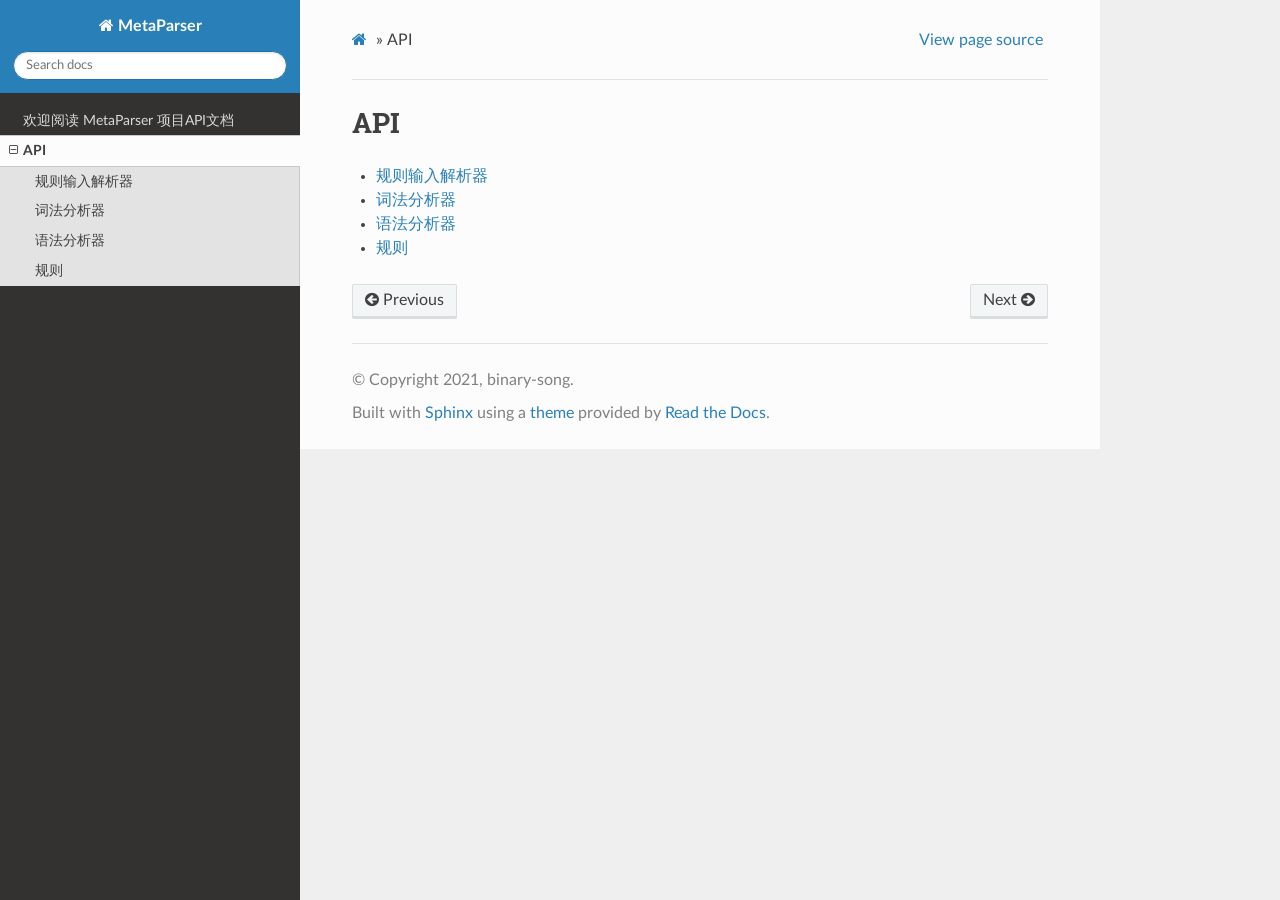
==== api/index.html @ 02b388bd "Deploying to gh-pages from  @ 09081f60b6f02aa51b36a215802f08acc6d6508c 🚀" ====
<!DOCTYPE html>
<html class="writer-html5" lang="en" >
<head>
  <meta charset="utf-8" />
  
  <meta name="viewport" content="width=device-width, initial-scale=1.0" />
  
  <title>API &mdash; MetaParser  documentation</title>
  

  
  <link rel="stylesheet" href="../_static/css/theme.css" type="text/css" />
  <link rel="stylesheet" href="../_static/pygments.css" type="text/css" />
  <link rel="stylesheet" href="../_static/graphviz.css" type="text/css" />
  <link rel="stylesheet" href="../_static/css/mycss.css" type="text/css" />

  
  

  
  

  

  
  <!--[if lt IE 9]>
    <script src="../_static/js/html5shiv.min.js"></script>
  <![endif]-->
  
    
      <script type="text/javascript" id="documentation_options" data-url_root="../" src="../_static/documentation_options.js"></script>
        <script src="../_static/jquery.js"></script>
        <script src="../_static/underscore.js"></script>
        <script src="../_static/doctools.js"></script>
    
    <script type="text/javascript" src="../_static/js/theme.js"></script>

    
    <link rel="index" title="Index" href="../genindex.html" />
    <link rel="search" title="Search" href="../search.html" />
    <link rel="next" title="规则输入解析器" href="input.html" />
    <link rel="prev" title="欢迎阅读 MetaParser 项目API文档" href="../index.html" /> 
</head>

<body class="wy-body-for-nav">

   
  <div class="wy-grid-for-nav">
    
    <nav data-toggle="wy-nav-shift" class="wy-nav-side">
      <div class="wy-side-scroll">
        <div class="wy-side-nav-search" >
          

          
            <a href="../index.html" class="icon icon-home"> MetaParser
          

          
          </a>

          
            
            
          

          
<div role="search">
  <form id="rtd-search-form" class="wy-form" action="../search.html" method="get">
    <input type="text" name="q" placeholder="Search docs" />
    <input type="hidden" name="check_keywords" value="yes" />
    <input type="hidden" name="area" value="default" />
  </form>
</div>

          
        </div>

        
        <div class="wy-menu wy-menu-vertical" data-spy="affix" role="navigation" aria-label="main navigation">
          
            
            
              
            
            
              <ul class="current">
<li class="toctree-l1"><a class="reference internal" href="../index.html">欢迎阅读 MetaParser 项目API文档</a></li>
<li class="toctree-l1 current"><a class="current reference internal" href="#">API</a><ul>
<li class="toctree-l2"><a class="reference internal" href="input.html">规则输入解析器</a></li>
<li class="toctree-l2"><a class="reference internal" href="lexer.html">词法分析器</a></li>
<li class="toctree-l2"><a class="reference internal" href="parser.html">语法分析器</a></li>
<li class="toctree-l2"><a class="reference internal" href="rules.html">规则</a></li>
</ul>
</li>
</ul>

            
          
        </div>
        
      </div>
    </nav>

    <section data-toggle="wy-nav-shift" class="wy-nav-content-wrap">

      
      <nav class="wy-nav-top" aria-label="top navigation">
        
          <i data-toggle="wy-nav-top" class="fa fa-bars"></i>
          <a href="../index.html">MetaParser</a>
        
      </nav>


      <div class="wy-nav-content">
        
        <div class="rst-content">
        
          

















<div role="navigation" aria-label="breadcrumbs navigation">

  <ul class="wy-breadcrumbs">
    
      <li><a href="../index.html" class="icon icon-home"></a> &raquo;</li>
        
      <li>API</li>
    
    
      <li class="wy-breadcrumbs-aside">
        
          
            <a href="../_sources/api/index.rst.txt" rel="nofollow"> View page source</a>
          
        
      </li>
    
  </ul>

  
  <hr/>
</div>
          <div role="main" class="document" itemscope="itemscope" itemtype="http://schema.org/Article">
           <div itemprop="articleBody">
            
  <div class="section" id="api">
<span id="api-api"></span><h1>API<a class="headerlink" href="#api" title="Permalink to this headline">¶</a></h1>
<div class="toctree-wrapper compound">
<ul>
<li class="toctree-l1"><a class="reference internal" href="input.html">规则输入解析器</a></li>
<li class="toctree-l1"><a class="reference internal" href="lexer.html">词法分析器</a></li>
<li class="toctree-l1"><a class="reference internal" href="parser.html">语法分析器</a></li>
<li class="toctree-l1"><a class="reference internal" href="rules.html">规则</a></li>
</ul>
</div>
</div>


           </div>
           
          </div>
          <footer>
    <div class="rst-footer-buttons" role="navigation" aria-label="footer navigation">
        <a href="input.html" class="btn btn-neutral float-right" title="规则输入解析器" accesskey="n" rel="next">Next <span class="fa fa-arrow-circle-right" aria-hidden="true"></span></a>
        <a href="../index.html" class="btn btn-neutral float-left" title="欢迎阅读 MetaParser 项目API文档" accesskey="p" rel="prev"><span class="fa fa-arrow-circle-left" aria-hidden="true"></span> Previous</a>
    </div>

  <hr/>

  <div role="contentinfo">
    <p>
        &#169; Copyright 2021, binary-song.

    </p>
  </div>
    
    
    
    Built with <a href="https://www.sphinx-doc.org/">Sphinx</a> using a
    
    <a href="https://github.com/readthedocs/sphinx_rtd_theme">theme</a>
    
    provided by <a href="https://readthedocs.org">Read the Docs</a>. 

</footer>
        </div>
      </div>

    </section>

  </div>
  

  <script type="text/javascript">
      jQuery(function () {
          SphinxRtdTheme.Navigation.enable(true);
      });
  </script>

  
  
    
   

</body>
</html>
---- _static/css/theme.css ----
html{box-sizing:border-box}*,:after,:before{box-sizing:inherit}article,aside,details,figcaption,figure,footer,header,hgroup,nav,section{display:block}audio,canvas,video{display:inline-block;*display:inline;*zoom:1}[hidden],audio:not([controls]){display:none}*{-webkit-box-sizing:border-box;-moz-box-sizing:border-box;box-sizing:border-box}html{font-size:100%;-webkit-text-size-adjust:100%;-ms-text-size-adjust:100%}body{margin:0}a:active,a:hover{outline:0}abbr[title]{border-bottom:1px dotted}b,strong{font-weight:700}blockquote{margin:0}dfn{font-style:italic}ins{background:#ff9;text-decoration:none}ins,mark{color:#000}mark{background:#ff0;font-style:italic;font-weight:700}.rst-content code,.rst-content tt,code,kbd,pre,samp{font-family:monospace,serif;_font-family:courier new,monospace;font-size:1em}pre{white-space:pre}q{quotes:none}q:after,q:before{content:"";content:none}small{font-size:85%}sub,sup{font-size:75%;line-height:0;position:relative;vertical-align:baseline}sup{top:-.5em}sub{bottom:-.25em}dl,ol,ul{margin:0;padding:0;list-style:none;list-style-image:none}li{list-style:none}dd{margin:0}img{border:0;-ms-interpolation-mode:bicubic;vertical-align:middle;max-width:100%}svg:not(:root){overflow:hidden}figure,form{margin:0}label{cursor:pointer}button,input,select,textarea{font-size:100%;margin:0;vertical-align:baseline;*vertical-align:middle}button,input{line-height:normal}button,input[type=button],input[type=reset],input[type=submit]{cursor:pointer;-webkit-appearance:button;*overflow:visible}button[disabled],input[disabled]{cursor:default}input[type=search]{-webkit-appearance:textfield;-moz-box-sizing:content-box;-webkit-box-sizing:content-box;box-sizing:content-box}textarea{resize:vertical}table{border-collapse:collapse;border-spacing:0}td{vertical-align:top}.chromeframe{margin:.2em 0;background:#ccc;color:#000;padding:.2em 0}.ir{display:block;border:0;text-indent:-999em;overflow:hidden;background-color:transparent;background-repeat:no-repeat;text-align:left;direction:ltr;*line-height:0}.ir br{display:none}.hidden{display:none!important;visibility:hidden}.visuallyhidden{border:0;clip:rect(0 0 0 0);height:1px;margin:-1px;overflow:hidden;padding:0;position:absolute;width:1px}.visuallyhidden.focusable:active,.visuallyhidden.focusable:focus{clip:auto;height:auto;margin:0;overflow:visible;position:static;width:auto}.invisible{visibility:hidden}.relative{position:relative}big,small{font-size:100%}@media print{body,html,section{background:none!important}*{box-shadow:none!important;text-shadow:none!important;filter:none!important;-ms-filter:none!important}a,a:visited{text-decoration:underline}.ir a:after,a[href^="#"]:after,a[href^="javascript:"]:after{content:""}blockquote,pre{page-break-inside:avoid}thead{display:table-header-group}img,tr{page-break-inside:avoid}img{max-width:100%!important}@page{margin:.5cm}.rst-content .toctree-wrapper>p.caption,h2,h3,p{orphans:3;widows:3}.rst-content .toctree-wrapper>p.caption,h2,h3{page-break-after:avoid}}.btn,.fa:before,.icon:before,.rst-content .admonition,.rst-content .admonition-title:before,.rst-content .admonition-todo,.rst-content .attention,.rst-content .caution,.rst-content .code-block-caption .headerlink:before,.rst-content .danger,.rst-content .error,.rst-content .hint,.rst-content .important,.rst-content .note,.rst-content .seealso,.rst-content .tip,.rst-content .warning,.rst-content code.download span:first-child:before,.rst-content dl dt .headerlink:before,.rst-content h1 .headerlink:before,.rst-content h2 .headerlink:before,.rst-content h3 .headerlink:before,.rst-content h4 .headerlink:before,.rst-content h5 .headerlink:before,.rst-content h6 .headerlink:before,.rst-content p.caption .headerlink:before,.rst-content table>caption .headerlink:before,.rst-content tt.download span:first-child:before,.wy-alert,.wy-dropdown .caret:before,.wy-inline-validate.wy-inline-validate-danger .wy-input-context:before,.wy-inline-validate.wy-inline-validate-info .wy-input-context:before,.wy-inline-validate.wy-inline-validate-success .wy-input-context:before,.wy-inline-validate.wy-inline-validate-warning .wy-input-context:before,.wy-menu-vertical li.current>a,.wy-menu-vertical li.current>a span.toctree-expand:before,.wy-menu-vertical li.on a,.wy-menu-vertical li.on a span.toctree-expand:before,.wy-menu-vertical li span.toctree-expand:before,.wy-nav-top a,.wy-side-nav-search .wy-dropdown>a,.wy-side-nav-search>a,input[type=color],input[type=date],input[type=datetime-local],input[type=datetime],input[type=email],input[type=month],input[type=number],input[type=password],input[type=search],input[type=tel],input[type=text],input[type=time],input[type=url],input[type=week],select,textarea{-webkit-font-smoothing:antialiased}.clearfix{*zoom:1}.clearfix:after,.clearfix:before{display:table;content:""}.clearfix:after{clear:both}/*!
 *  Font Awesome 4.7.0 by @davegandy - http://fontawesome.io - @fontawesome
 *  License - http://fontawesome.io/license (Font: SIL OFL 1.1, CSS: MIT License)
 */@font-face{font-family:FontAwesome;src:url(fonts/fontawesome-webfont.eot?674f50d287a8c48dc19ba404d20fe713);src:url(fonts/fontawesome-webfont.eot?674f50d287a8c48dc19ba404d20fe713?#iefix&v=4.7.0) format("embedded-opentype"),url(fonts/fontawesome-webfont.woff2?af7ae505a9eed503f8b8e6982036873e) format("woff2"),url(fonts/fontawesome-webfont.woff?fee66e712a8a08eef5805a46892932ad) format("woff"),url(fonts/fontawesome-webfont.ttf?b06871f281fee6b241d60582ae9369b9) format("truetype"),url(fonts/fontawesome-webfont.svg?912ec66d7572ff821749319396470bde#fontawesomeregular) format("svg");font-weight:400;font-style:normal}.fa,.icon,.rst-content .admonition-title,.rst-content .code-block-caption .headerlink,.rst-content code.download span:first-child,.rst-content dl dt .headerlink,.rst-content h1 .headerlink,.rst-content h2 .headerlink,.rst-content h3 .headerlink,.rst-content h4 .headerlink,.rst-content h5 .headerlink,.rst-content h6 .headerlink,.rst-content p.caption .headerlink,.rst-content table>caption .headerlink,.rst-content tt.download span:first-child,.wy-menu-vertical li.current>a span.toctree-expand,.wy-menu-vertical li.on a span.toctree-expand,.wy-menu-vertical li span.toctree-expand{display:inline-block;font:normal normal normal 14px/1 FontAwesome;font-size:inherit;text-rendering:auto;-webkit-font-smoothing:antialiased;-moz-osx-font-smoothing:grayscale}.fa-lg{font-size:1.33333em;line-height:.75em;vertical-align:-15%}.fa-2x{font-size:2em}.fa-3x{font-size:3em}.fa-4x{font-size:4em}.fa-5x{font-size:5em}.fa-fw{width:1.28571em;text-align:center}.fa-ul{padding-left:0;margin-left:2.14286em;list-style-type:none}.fa-ul>li{position:relative}.fa-li{position:absolute;left:-2.14286em;width:2.14286em;top:.14286em;text-align:center}.fa-li.fa-lg{left:-1.85714em}.fa-border{padding:.2em .25em .15em;border:.08em solid #eee;border-radius:.1em}.fa-pull-left{float:left}.fa-pull-right{float:right}.fa-pull-left.icon,.fa.fa-pull-left,.rst-content .code-block-caption .fa-pull-left.headerlink,.rst-content .fa-pull-left.admonition-title,.rst-content code.download span.fa-pull-left:first-child,.rst-content dl dt .fa-pull-left.headerlink,.rst-content h1 .fa-pull-left.headerlink,.rst-content h2 .fa-pull-left.headerlink,.rst-content h3 .fa-pull-left.headerlink,.rst-content h4 .fa-pull-left.headerlink,.rst-content h5 .fa-pull-left.headerlink,.rst-content h6 .fa-pull-left.headerlink,.rst-content p.caption .fa-pull-left.headerlink,.rst-content table>caption .fa-pull-left.headerlink,.rst-content tt.download span.fa-pull-left:first-child,.wy-menu-vertical li.current>a span.fa-pull-left.toctree-expand,.wy-menu-vertical li.on a span.fa-pull-left.toctree-expand,.wy-menu-vertical li span.fa-pull-left.toctree-expand{margin-right:.3em}.fa-pull-right.icon,.fa.fa-pull-right,.rst-content .code-block-caption .fa-pull-right.headerlink,.rst-content .fa-pull-right.admonition-title,.rst-content code.download span.fa-pull-right:first-child,.rst-content dl dt .fa-pull-right.headerlink,.rst-content h1 .fa-pull-right.headerlink,.rst-content h2 .fa-pull-right.headerlink,.rst-content h3 .fa-pull-right.headerlink,.rst-content h4 .fa-pull-right.headerlink,.rst-content h5 .fa-pull-right.headerlink,.rst-content h6 .fa-pull-right.headerlink,.rst-content p.caption .fa-pull-right.headerlink,.rst-content table>caption .fa-pull-right.headerlink,.rst-content tt.download span.fa-pull-right:first-child,.wy-menu-vertical li.current>a span.fa-pull-right.toctree-expand,.wy-menu-vertical li.on a span.fa-pull-right.toctree-expand,.wy-menu-vertical li span.fa-pull-right.toctree-expand{margin-left:.3em}.pull-right{float:right}.pull-left{float:left}.fa.pull-left,.pull-left.icon,.rst-content .code-block-caption .pull-left.headerlink,.rst-content .pull-left.admonition-title,.rst-content code.download span.pull-left:first-child,.rst-content dl dt .pull-left.headerlink,.rst-content h1 .pull-left.headerlink,.rst-content h2 .pull-left.headerlink,.rst-content h3 .pull-left.headerlink,.rst-content h4 .pull-left.headerlink,.rst-content h5 .pull-left.headerlink,.rst-content h6 .pull-left.headerlink,.rst-content p.caption .pull-left.headerlink,.rst-content table>caption .pull-left.headerlink,.rst-content tt.download span.pull-left:first-child,.wy-menu-vertical li.current>a span.pull-left.toctree-expand,.wy-menu-vertical li.on a span.pull-left.toctree-expand,.wy-menu-vertical li span.pull-left.toctree-expand{margin-right:.3em}.fa.pull-right,.pull-right.icon,.rst-content .code-block-caption .pull-right.headerlink,.rst-content .pull-right.admonition-title,.rst-content code.download span.pull-right:first-child,.rst-content dl dt .pull-right.headerlink,.rst-content h1 .pull-right.headerlink,.rst-content h2 .pull-right.headerlink,.rst-content h3 .pull-right.headerlink,.rst-content h4 .pull-right.headerlink,.rst-content h5 .pull-right.headerlink,.rst-content h6 .pull-right.headerlink,.rst-content p.caption .pull-right.headerlink,.rst-content table>caption .pull-right.headerlink,.rst-content tt.download span.pull-right:first-child,.wy-menu-vertical li.current>a span.pull-right.toctree-expand,.wy-menu-vertical li.on a span.pull-right.toctree-expand,.wy-menu-vertical li span.pull-right.toctree-expand{margin-left:.3em}.fa-spin{-webkit-animation:fa-spin 2s linear infinite;animation:fa-spin 2s linear infinite}.fa-pulse{-webkit-animation:fa-spin 1s steps(8) infinite;animation:fa-spin 1s steps(8) infinite}@-webkit-keyframes fa-spin{0%{-webkit-transform:rotate(0deg);transform:rotate(0deg)}to{-webkit-transform:rotate(359deg);transform:rotate(359deg)}}@keyframes fa-spin{0%{-webkit-transform:rotate(0deg);transform:rotate(0deg)}to{-webkit-transform:rotate(359deg);transform:rotate(359deg)}}.fa-rotate-90{-ms-filter:"progid:DXImageTransform.Microsoft.BasicImage(rotation=1)";-webkit-transform:rotate(90deg);-ms-transform:rotate(90deg);transform:rotate(90deg)}.fa-rotate-180{-ms-filter:"progid:DXImageTransform.Microsoft.BasicImage(rotation=2)";-webkit-transform:rotate(180deg);-ms-transform:rotate(180deg);transform:rotate(180deg)}.fa-rotate-270{-ms-filter:"progid:DXImageTransform.Microsoft.BasicImage(rotation=3)";-webkit-transform:rotate(270deg);-ms-transform:rotate(270deg);transform:rotate(270deg)}.fa-flip-horizontal{-ms-filter:"progid:DXImageTransform.Microsoft.BasicImage(rotation=0, mirror=1)";-webkit-transform:scaleX(-1);-ms-transform:scaleX(-1);transform:scaleX(-1)}.fa-flip-vertical{-ms-filter:"progid:DXImageTransform.Microsoft.BasicImage(rotation=2, mirror=1)";-webkit-transform:scaleY(-1);-ms-transform:scaleY(-1);transform:scaleY(-1)}:root .fa-flip-horizontal,:root .fa-flip-vertical,:root .fa-rotate-90,:root .fa-rotate-180,:root .fa-rotate-270{filter:none}.fa-stack{position:relative;display:inline-block;width:2em;height:2em;line-height:2em;vertical-align:middle}.fa-stack-1x,.fa-stack-2x{position:absolute;left:0;width:100%;text-align:center}.fa-stack-1x{line-height:inherit}.fa-stack-2x{font-size:2em}.fa-inverse{color:#fff}.fa-glass:before{content:""}.fa-music:before{content:""}.fa-search:before,.icon-search:before{content:""}.fa-envelope-o:before{content:""}.fa-heart:before{content:""}.fa-star:before{content:""}.fa-star-o:before{content:""}.fa-user:before{content:""}.fa-film:before{content:""}.fa-th-large:before{content:""}.fa-th:before{content:""}.fa-th-list:before{content:""}.fa-check:before{content:""}.fa-close:before,.fa-remove:before,.fa-times:before{content:""}.fa-search-plus:before{content:""}.fa-search-minus:before{content:""}.fa-power-off:before{content:""}.fa-signal:before{content:""}.fa-cog:before,.fa-gear:before{content:""}.fa-trash-o:before{content:""}.fa-home:before,.icon-home:before{content:""}.fa-file-o:before{content:""}.fa-clock-o:before{content:""}.fa-road:before{content:""}.fa-download:before,.rst-content code.download span:first-child:before,.rst-content tt.download span:first-child:before{content:""}.fa-arrow-circle-o-down:before{content:""}.fa-arrow-circle-o-up:before{content:""}.fa-inbox:before{content:""}.fa-play-circle-o:before{content:""}.fa-repeat:before,.fa-rotate-right:before{content:""}.fa-refresh:before{content:""}.fa-list-alt:before{content:""}.fa-lock:before{content:""}.fa-flag:before{content:""}.fa-headphones:before{content:""}.fa-volume-off:before{content:""}.fa-volume-down:before{content:""}.fa-volume-up:before{content:""}.fa-qrcode:before{content:""}.fa-barcode:before{content:""}.fa-tag:before{content:""}.fa-tags:before{content:""}.fa-book:before,.icon-book:before{content:""}.fa-bookmark:before{content:""}.fa-print:before{content:""}.fa-camera:before{content:""}.fa-font:before{content:""}.fa-bold:before{content:""}.fa-italic:before{content:""}.fa-text-height:before{content:""}.fa-text-width:before{content:""}.fa-align-left:before{content:""}.fa-align-center:before{content:""}.fa-align-right:before{content:""}.fa-align-justify:before{content:""}.fa-list:before{content:""}.fa-dedent:before,.fa-outdent:before{content:""}.fa-indent:before{content:""}.fa-video-camera:before{content:""}.fa-image:before,.fa-photo:before,.fa-picture-o:before{content:""}.fa-pencil:before{content:""}.fa-map-marker:before{content:""}.fa-adjust:before{content:""}.fa-tint:before{content:""}.fa-edit:before,.fa-pencil-square-o:before{content:""}.fa-share-square-o:before{content:""}.fa-check-square-o:before{content:""}.fa-arrows:before{content:""}.fa-step-backward:before{content:""}.fa-fast-backward:before{content:""}.fa-backward:before{content:""}.fa-play:before{content:""}.fa-pause:before{content:""}.fa-stop:before{content:""}.fa-forward:before{content:""}.fa-fast-forward:before{content:""}.fa-step-forward:before{content:""}.fa-eject:before{content:""}.fa-chevron-left:before{content:""}.fa-chevron-right:before{content:""}.fa-plus-circle:before{content:""}.fa-minus-circle:before{content:""}.fa-times-circle:before,.wy-inline-validate.wy-inline-validate-danger .wy-input-context:before{content:""}.fa-check-circle:before,.wy-inline-validate.wy-inline-validate-success .wy-input-context:before{content:""}.fa-question-circle:before{content:""}.fa-info-circle:before{content:""}.fa-crosshairs:before{content:""}.fa-times-circle-o:before{content:""}.fa-check-circle-o:before{content:""}.fa-ban:before{content:""}.fa-arrow-left:before{content:""}.fa-arrow-right:before{content:""}.fa-arrow-up:before{content:""}.fa-arrow-down:before{content:""}.fa-mail-forward:before,.fa-share:before{content:""}.fa-expand:before{content:""}.fa-compress:before{content:""}.fa-plus:before{content:""}.fa-minus:before{content:""}.fa-asterisk:before{content:""}.fa-exclamation-circle:before,.rst-content .admonition-title:before,.wy-inline-validate.wy-inline-validate-info .wy-input-context:before,.wy-inline-validate.wy-inline-validate-warning .wy-input-context:before{content:""}.fa-gift:before{content:""}.fa-leaf:before{content:""}.fa-fire:before,.icon-fire:before{content:""}.fa-eye:before{content:""}.fa-eye-slash:before{content:""}.fa-exclamation-triangle:before,.fa-warning:before{content:""}.fa-plane:before{content:""}.fa-calendar:before{content:""}.fa-random:before{content:""}.fa-comment:before{content:""}.fa-magnet:before{content:""}.fa-chevron-up:before{content:""}.fa-chevron-down:before{content:""}.fa-retweet:before{content:""}.fa-shopping-cart:before{content:""}.fa-folder:before{content:""}.fa-folder-open:before{content:""}.fa-arrows-v:before{content:""}.fa-arrows-h:before{content:""}.fa-bar-chart-o:before,.fa-bar-chart:before{content:""}.fa-twitter-square:before{content:""}.fa-facebook-square:before{content:""}.fa-camera-retro:before{content:""}.fa-key:before{content:""}.fa-cogs:before,.fa-gears:before{content:""}.fa-comments:before{content:""}.fa-thumbs-o-up:before{content:""}.fa-thumbs-o-down:before{content:""}.fa-star-half:before{content:""}.fa-heart-o:before{content:""}.fa-sign-out:before{content:""}.fa-linkedin-square:before{content:""}.fa-thumb-tack:before{content:""}.fa-external-link:before{content:""}.fa-sign-in:before{content:""}.fa-trophy:before{content:""}.fa-github-square:before{content:""}.fa-upload:before{content:""}.fa-lemon-o:before{content:""}.fa-phone:before{content:""}.fa-square-o:before{content:""}.fa-bookmark-o:before{content:""}.fa-phone-square:before{content:""}.fa-twitter:before{content:""}.fa-facebook-f:before,.fa-facebook:before{content:""}.fa-github:before,.icon-github:before{content:""}.fa-unlock:before{content:""}.fa-credit-card:before{content:""}.fa-feed:before,.fa-rss:before{content:""}.fa-hdd-o:before{content:""}.fa-bullhorn:before{content:""}.fa-bell:before{content:""}.fa-certificate:before{content:""}.fa-hand-o-right:before{content:""}.fa-hand-o-left:before{content:""}.fa-hand-o-up:before{content:""}.fa-hand-o-down:before{content:""}.fa-arrow-circle-left:before,.icon-circle-arrow-left:before{content:""}.fa-arrow-circle-right:before,.icon-circle-arrow-right:before{content:""}.fa-arrow-circle-up:before{content:""}.fa-arrow-circle-down:before{content:""}.fa-globe:before{content:""}.fa-wrench:before{content:""}.fa-tasks:before{content:""}.fa-filter:before{content:""}.fa-briefcase:before{content:""}.fa-arrows-alt:before{content:""}.fa-group:before,.fa-users:before{content:""}.fa-chain:before,.fa-link:before,.icon-link:before{content:""}.fa-cloud:before{content:""}.fa-flask:before{content:""}.fa-cut:before,.fa-scissors:before{content:""}.fa-copy:before,.fa-files-o:before{content:""}.fa-paperclip:before{content:""}.fa-floppy-o:before,.fa-save:before{content:""}.fa-square:before{content:""}.fa-bars:before,.fa-navicon:before,.fa-reorder:before{content:""}.fa-list-ul:before{content:""}.fa-list-ol:before{content:""}.fa-strikethrough:before{content:""}.fa-underline:before{content:""}.fa-table:before{content:""}.fa-magic:before{content:""}.fa-truck:before{content:""}.fa-pinterest:before{content:""}.fa-pinterest-square:before{content:""}.fa-google-plus-square:before{content:""}.fa-google-plus:before{content:""}.fa-money:before{content:""}.fa-caret-down:before,.icon-caret-down:before,.wy-dropdown .caret:before{content:""}.fa-caret-up:before{content:""}.fa-caret-left:before{content:""}.fa-caret-right:before{content:""}.fa-columns:before{content:""}.fa-sort:before,.fa-unsorted:before{content:""}.fa-sort-desc:before,.fa-sort-down:before{content:""}.fa-sort-asc:before,.fa-sort-up:before{content:""}.fa-envelope:before{content:""}.fa-linkedin:before{content:""}.fa-rotate-left:before,.fa-undo:before{content:""}.fa-gavel:before,.fa-legal:before{content:""}.fa-dashboard:before,.fa-tachometer:before{content:""}.fa-comment-o:before{content:""}.fa-comments-o:before{content:""}.fa-bolt:before,.fa-flash:before{content:""}.fa-sitemap:before{content:""}.fa-umbrella:before{content:""}.fa-clipboard:before,.fa-paste:before{content:""}.fa-lightbulb-o:before{content:""}.fa-exchange:before{content:""}.fa-cloud-download:before{content:""}.fa-cloud-upload:before{content:""}.fa-user-md:before{content:""}.fa-stethoscope:before{content:""}.fa-suitcase:before{content:""}.fa-bell-o:before{content:""}.fa-coffee:before{content:""}.fa-cutlery:before{content:""}.fa-file-text-o:before{content:""}.fa-building-o:before{content:""}.fa-hospital-o:before{content:""}.fa-ambulance:before{content:""}.fa-medkit:before{content:""}.fa-fighter-jet:before{content:""}.fa-beer:before{content:""}.fa-h-square:before{content:""}.fa-plus-square:before{content:""}.fa-angle-double-left:before{content:""}.fa-angle-double-right:before{content:""}.fa-angle-double-up:before{content:""}.fa-angle-double-down:before{content:""}.fa-angle-left:before{content:""}.fa-angle-right:before{content:""}.fa-angle-up:before{content:""}.fa-angle-down:before{content:""}.fa-desktop:before{content:""}.fa-laptop:before{content:""}.fa-tablet:before{content:""}.fa-mobile-phone:before,.fa-mobile:before{content:""}.fa-circle-o:before{content:""}.fa-quote-left:before{content:""}.fa-quote-right:before{content:""}.fa-spinner:before{content:""}.fa-circle:before{content:""}.fa-mail-reply:before,.fa-reply:before{content:""}.fa-github-alt:before{content:""}.fa-folder-o:before{content:""}.fa-folder-open-o:before{content:""}.fa-smile-o:before{content:""}.fa-frown-o:before{content:""}.fa-meh-o:before{content:""}.fa-gamepad:before{content:""}.fa-keyboard-o:before{content:""}.fa-flag-o:before{content:""}.fa-flag-checkered:before{content:""}.fa-terminal:before{content:""}.fa-code:before{content:""}.fa-mail-reply-all:before,.fa-reply-all:before{content:""}.fa-star-half-empty:before,.fa-star-half-full:before,.fa-star-half-o:before{content:""}.fa-location-arrow:before{content:""}.fa-crop:before{content:""}.fa-code-fork:before{content:""}.fa-chain-broken:before,.fa-unlink:before{content:""}.fa-question:before{content:""}.fa-info:before{content:""}.fa-exclamation:before{content:""}.fa-superscript:before{content:""}.fa-subscript:before{content:""}.fa-eraser:before{content:""}.fa-puzzle-piece:before{content:""}.fa-microphone:before{content:""}.fa-microphone-slash:before{content:""}.fa-shield:before{content:""}.fa-calendar-o:before{content:""}.fa-fire-extinguisher:before{content:""}.fa-rocket:before{content:""}.fa-maxcdn:before{content:""}.fa-chevron-circle-left:before{content:""}.fa-chevron-circle-right:before{content:""}.fa-chevron-circle-up:before{content:""}.fa-chevron-circle-down:before{content:""}.fa-html5:before{content:""}.fa-css3:before{content:""}.fa-anchor:before{content:""}.fa-unlock-alt:before{content:""}.fa-bullseye:before{content:""}.fa-ellipsis-h:before{content:""}.fa-ellipsis-v:before{content:""}.fa-rss-square:before{content:""}.fa-play-circle:before{content:""}.fa-ticket:before{content:""}.fa-minus-square:before{content:""}.fa-minus-square-o:before,.wy-menu-vertical li.current>a span.toctree-expand:before,.wy-menu-vertical li.on a span.toctree-expand:before{content:""}.fa-level-up:before{content:""}.fa-level-down:before{content:""}.fa-check-square:before{content:""}.fa-pencil-square:before{content:""}.fa-external-link-square:before{content:""}.fa-share-square:before{content:""}.fa-compass:before{content:""}.fa-caret-square-o-down:before,.fa-toggle-down:before{content:""}.fa-caret-square-o-up:before,.fa-toggle-up:before{content:""}.fa-caret-square-o-right:before,.fa-toggle-right:before{content:""}.fa-eur:before,.fa-euro:before{content:""}.fa-gbp:before{content:""}.fa-dollar:before,.fa-usd:before{content:""}.fa-inr:before,.fa-rupee:before{content:""}.fa-cny:before,.fa-jpy:before,.fa-rmb:before,.fa-yen:before{content:""}.fa-rouble:before,.fa-rub:before,.fa-ruble:before{content:""}.fa-krw:before,.fa-won:before{content:""}.fa-bitcoin:before,.fa-btc:before{content:""}.fa-file:before{content:""}.fa-file-text:before{content:""}.fa-sort-alpha-asc:before{content:""}.fa-sort-alpha-desc:before{content:""}.fa-sort-amount-asc:before{content:""}.fa-sort-amount-desc:before{content:""}.fa-sort-numeric-asc:before{content:""}.fa-sort-numeric-desc:before{content:""}.fa-thumbs-up:before{content:""}.fa-thumbs-down:before{content:""}.fa-youtube-square:before{content:""}.fa-youtube:before{content:""}.fa-xing:before{content:""}.fa-xing-square:before{content:""}.fa-youtube-play:before{content:""}.fa-dropbox:before{content:""}.fa-stack-overflow:before{content:""}.fa-instagram:before{content:""}.fa-flickr:before{content:""}.fa-adn:before{content:""}.fa-bitbucket:before,.icon-bitbucket:before{content:""}.fa-bitbucket-square:before{content:""}.fa-tumblr:before{content:""}.fa-tumblr-square:before{content:""}.fa-long-arrow-down:before{content:""}.fa-long-arrow-up:before{content:""}.fa-long-arrow-left:before{content:""}.fa-long-arrow-right:before{content:""}.fa-apple:before{content:""}.fa-windows:before{content:""}.fa-android:before{content:""}.fa-linux:before{content:""}.fa-dribbble:before{content:""}.fa-skype:before{content:""}.fa-foursquare:before{content:""}.fa-trello:before{content:""}.fa-female:before{content:""}.fa-male:before{content:""}.fa-gittip:before,.fa-gratipay:before{content:""}.fa-sun-o:before{content:""}.fa-moon-o:before{content:""}.fa-archive:before{content:""}.fa-bug:before{content:""}.fa-vk:before{content:""}.fa-weibo:before{content:""}.fa-renren:before{content:""}.fa-pagelines:before{content:""}.fa-stack-exchange:before{content:""}.fa-arrow-circle-o-right:before{content:""}.fa-arrow-circle-o-left:before{content:""}.fa-caret-square-o-left:before,.fa-toggle-left:before{content:""}.fa-dot-circle-o:before{content:""}.fa-wheelchair:before{content:""}.fa-vimeo-square:before{content:""}.fa-try:before,.fa-turkish-lira:before{content:""}.fa-plus-square-o:before,.wy-menu-vertical li span.toctree-expand:before{content:""}.fa-space-shuttle:before{content:""}.fa-slack:before{content:""}.fa-envelope-square:before{content:""}.fa-wordpress:before{content:""}.fa-openid:before{content:""}.fa-bank:before,.fa-institution:before,.fa-university:before{content:""}.fa-graduation-cap:before,.fa-mortar-board:before{content:""}.fa-yahoo:before{content:""}.fa-google:before{content:""}.fa-reddit:before{content:""}.fa-reddit-square:before{content:""}.fa-stumbleupon-circle:before{content:""}.fa-stumbleupon:before{content:""}.fa-delicious:before{content:""}.fa-digg:before{content:""}.fa-pied-piper-pp:before{content:""}.fa-pied-piper-alt:before{content:""}.fa-drupal:before{content:""}.fa-joomla:before{content:""}.fa-language:before{content:""}.fa-fax:before{content:""}.fa-building:before{content:""}.fa-child:before{content:""}.fa-paw:before{content:""}.fa-spoon:before{content:""}.fa-cube:before{content:""}.fa-cubes:before{content:""}.fa-behance:before{content:""}.fa-behance-square:before{content:""}.fa-steam:before{content:""}.fa-steam-square:before{content:""}.fa-recycle:before{content:""}.fa-automobile:before,.fa-car:before{content:""}.fa-cab:before,.fa-taxi:before{content:""}.fa-tree:before{content:""}.fa-spotify:before{content:""}.fa-deviantart:before{content:""}.fa-soundcloud:before{content:""}.fa-database:before{content:""}.fa-file-pdf-o:before{content:""}.fa-file-word-o:before{content:""}.fa-file-excel-o:before{content:""}.fa-file-powerpoint-o:before{content:""}.fa-file-image-o:before,.fa-file-photo-o:before,.fa-file-picture-o:before{content:""}.fa-file-archive-o:before,.fa-file-zip-o:before{content:""}.fa-file-audio-o:before,.fa-file-sound-o:before{content:""}.fa-file-movie-o:before,.fa-file-video-o:before{content:""}.fa-file-code-o:before{content:""}.fa-vine:before{content:""}.fa-codepen:before{content:""}.fa-jsfiddle:before{content:""}.fa-life-bouy:before,.fa-life-buoy:before,.fa-life-ring:before,.fa-life-saver:before,.fa-support:before{content:""}.fa-circle-o-notch:before{content:""}.fa-ra:before,.fa-rebel:before,.fa-resistance:before{content:""}.fa-empire:before,.fa-ge:before{content:""}.fa-git-square:before{content:""}.fa-git:before{content:""}.fa-hacker-news:before,.fa-y-combinator-square:before,.fa-yc-square:before{content:""}.fa-tencent-weibo:before{content:""}.fa-qq:before{content:""}.fa-wechat:before,.fa-weixin:before{content:""}.fa-paper-plane:before,.fa-send:before{content:""}.fa-paper-plane-o:before,.fa-send-o:before{content:""}.fa-history:before{content:""}.fa-circle-thin:before{content:""}.fa-header:before{content:""}.fa-paragraph:before{content:""}.fa-sliders:before{content:""}.fa-share-alt:before{content:""}.fa-share-alt-square:before{content:""}.fa-bomb:before{content:""}.fa-futbol-o:before,.fa-soccer-ball-o:before{content:""}.fa-tty:before{content:""}.fa-binoculars:before{content:""}.fa-plug:before{content:""}.fa-slideshare:before{content:""}.fa-twitch:before{content:""}.fa-yelp:before{content:""}.fa-newspaper-o:before{content:""}.fa-wifi:before{content:""}.fa-calculator:before{content:""}.fa-paypal:before{content:""}.fa-google-wallet:before{content:""}.fa-cc-visa:before{content:""}.fa-cc-mastercard:before{content:""}.fa-cc-discover:before{content:""}.fa-cc-amex:before{content:""}.fa-cc-paypal:before{content:""}.fa-cc-stripe:before{content:""}.fa-bell-slash:before{content:""}.fa-bell-slash-o:before{content:""}.fa-trash:before{content:""}.fa-copyright:before{content:""}.fa-at:before{content:""}.fa-eyedropper:before{content:""}.fa-paint-brush:before{content:""}.fa-birthday-cake:before{content:""}.fa-area-chart:before{content:""}.fa-pie-chart:before{content:""}.fa-line-chart:before{content:""}.fa-lastfm:before{content:""}.fa-lastfm-square:before{content:""}.fa-toggle-off:before{content:""}.fa-toggle-on:before{content:""}.fa-bicycle:before{content:""}.fa-bus:before{content:""}.fa-ioxhost:before{content:""}.fa-angellist:before{content:""}.fa-cc:before{content:""}.fa-ils:before,.fa-shekel:before,.fa-sheqel:before{content:""}.fa-meanpath:before{content:""}.fa-buysellads:before{content:""}.fa-connectdevelop:before{content:""}.fa-dashcube:before{content:""}.fa-forumbee:before{content:""}.fa-leanpub:before{content:""}.fa-sellsy:before{content:""}.fa-shirtsinbulk:before{content:""}.fa-simplybuilt:before{content:""}.fa-skyatlas:before{content:""}.fa-cart-plus:before{content:""}.fa-cart-arrow-down:before{content:""}.fa-diamond:before{content:""}.fa-ship:before{content:""}.fa-user-secret:before{content:""}.fa-motorcycle:before{content:""}.fa-street-view:before{content:""}.fa-heartbeat:before{content:""}.fa-venus:before{content:""}.fa-mars:before{content:""}.fa-mercury:before{content:""}.fa-intersex:before,.fa-transgender:before{content:""}.fa-transgender-alt:before{content:""}.fa-venus-double:before{content:""}.fa-mars-double:before{content:""}.fa-venus-mars:before{content:""}.fa-mars-stroke:before{content:""}.fa-mars-stroke-v:before{content:""}.fa-mars-stroke-h:before{content:""}.fa-neuter:before{content:""}.fa-genderless:before{content:""}.fa-facebook-official:before{content:""}.fa-pinterest-p:before{content:""}.fa-whatsapp:before{content:""}.fa-server:before{content:""}.fa-user-plus:before{content:""}.fa-user-times:before{content:""}.fa-bed:before,.fa-hotel:before{content:""}.fa-viacoin:before{content:""}.fa-train:before{content:""}.fa-subway:before{content:""}.fa-medium:before{content:""}.fa-y-combinator:before,.fa-yc:before{content:""}.fa-optin-monster:before{content:""}.fa-opencart:before{content:""}.fa-expeditedssl:before{content:""}.fa-battery-4:before,.fa-battery-full:before,.fa-battery:before{content:""}.fa-battery-3:before,.fa-battery-three-quarters:before{content:""}.fa-battery-2:before,.fa-battery-half:before{content:""}.fa-battery-1:before,.fa-battery-quarter:before{content:""}.fa-battery-0:before,.fa-battery-empty:before{content:""}.fa-mouse-pointer:before{content:""}.fa-i-cursor:before{content:""}.fa-object-group:before{content:""}.fa-object-ungroup:before{content:""}.fa-sticky-note:before{content:""}.fa-sticky-note-o:before{content:""}.fa-cc-jcb:before{content:""}.fa-cc-diners-club:before{content:""}.fa-clone:before{content:""}.fa-balance-scale:before{content:""}.fa-hourglass-o:before{content:""}.fa-hourglass-1:before,.fa-hourglass-start:before{content:""}.fa-hourglass-2:before,.fa-hourglass-half:before{content:""}.fa-hourglass-3:before,.fa-hourglass-end:before{content:""}.fa-hourglass:before{content:""}.fa-hand-grab-o:before,.fa-hand-rock-o:before{content:""}.fa-hand-paper-o:before,.fa-hand-stop-o:before{content:""}.fa-hand-scissors-o:before{content:""}.fa-hand-lizard-o:before{content:""}.fa-hand-spock-o:before{content:""}.fa-hand-pointer-o:before{content:""}.fa-hand-peace-o:before{content:""}.fa-trademark:before{content:""}.fa-registered:before{content:""}.fa-creative-commons:before{content:""}.fa-gg:before{content:""}.fa-gg-circle:before{content:""}.fa-tripadvisor:before{content:""}.fa-odnoklassniki:before{content:""}.fa-odnoklassniki-square:before{content:""}.fa-get-pocket:before{content:""}.fa-wikipedia-w:before{content:""}.fa-safari:before{content:""}.fa-chrome:before{content:""}.fa-firefox:before{content:""}.fa-opera:before{content:""}.fa-internet-explorer:before{content:""}.fa-television:before,.fa-tv:before{content:""}.fa-contao:before{content:""}.fa-500px:before{content:""}.fa-amazon:before{content:""}.fa-calendar-plus-o:before{content:""}.fa-calendar-minus-o:before{content:""}.fa-calendar-times-o:before{content:""}.fa-calendar-check-o:before{content:""}.fa-industry:before{content:""}.fa-map-pin:before{content:""}.fa-map-signs:before{content:""}.fa-map-o:before{content:""}.fa-map:before{content:""}.fa-commenting:before{content:""}.fa-commenting-o:before{content:""}.fa-houzz:before{content:""}.fa-vimeo:before{content:""}.fa-black-tie:before{content:""}.fa-fonticons:before{content:""}.fa-reddit-alien:before{content:""}.fa-edge:before{content:""}.fa-credit-card-alt:before{content:""}.fa-codiepie:before{content:""}.fa-modx:before{content:""}.fa-fort-awesome:before{content:""}.fa-usb:before{content:""}.fa-product-hunt:before{content:""}.fa-mixcloud:before{content:""}.fa-scribd:before{content:""}.fa-pause-circle:before{content:""}.fa-pause-circle-o:before{content:""}.fa-stop-circle:before{content:""}.fa-stop-circle-o:before{content:""}.fa-shopping-bag:before{content:""}.fa-shopping-basket:before{content:""}.fa-hashtag:before{content:""}.fa-bluetooth:before{content:""}.fa-bluetooth-b:before{content:""}.fa-percent:before{content:""}.fa-gitlab:before,.icon-gitlab:before{content:""}.fa-wpbeginner:before{content:""}.fa-wpforms:before{content:""}.fa-envira:before{content:""}.fa-universal-access:before{content:""}.fa-wheelchair-alt:before{content:""}.fa-question-circle-o:before{content:""}.fa-blind:before{content:""}.fa-audio-description:before{content:""}.fa-volume-control-phone:before{content:""}.fa-braille:before{content:""}.fa-assistive-listening-systems:before{content:""}.fa-american-sign-language-interpreting:before,.fa-asl-interpreting:before{content:""}.fa-deaf:before,.fa-deafness:before,.fa-hard-of-hearing:before{content:""}.fa-glide:before{content:""}.fa-glide-g:before{content:""}.fa-sign-language:before,.fa-signing:before{content:""}.fa-low-vision:before{content:""}.fa-viadeo:before{content:""}.fa-viadeo-square:before{content:""}.fa-snapchat:before{content:""}.fa-snapchat-ghost:before{content:""}.fa-snapchat-square:before{content:""}.fa-pied-piper:before{content:""}.fa-first-order:before{content:""}.fa-yoast:before{content:""}.fa-themeisle:before{content:""}.fa-google-plus-circle:before,.fa-google-plus-official:before{content:""}.fa-fa:before,.fa-font-awesome:before{content:""}.fa-handshake-o:before{content:""}.fa-envelope-open:before{content:""}.fa-envelope-open-o:before{content:""}.fa-linode:before{content:""}.fa-address-book:before{content:""}.fa-address-book-o:before{content:""}.fa-address-card:before,.fa-vcard:before{content:""}.fa-address-card-o:before,.fa-vcard-o:before{content:""}.fa-user-circle:before{content:""}.fa-user-circle-o:before{content:""}.fa-user-o:before{content:""}.fa-id-badge:before{content:""}.fa-drivers-license:before,.fa-id-card:before{content:""}.fa-drivers-license-o:before,.fa-id-card-o:before{content:""}.fa-quora:before{content:""}.fa-free-code-camp:before{content:""}.fa-telegram:before{content:""}.fa-thermometer-4:before,.fa-thermometer-full:before,.fa-thermometer:before{content:""}.fa-thermometer-3:before,.fa-thermometer-three-quarters:before{content:""}.fa-thermometer-2:before,.fa-thermometer-half:before{content:""}.fa-thermometer-1:before,.fa-thermometer-quarter:before{content:""}.fa-thermometer-0:before,.fa-thermometer-empty:before{content:""}.fa-shower:before{content:""}.fa-bath:before,.fa-bathtub:before,.fa-s15:before{content:""}.fa-podcast:before{content:""}.fa-window-maximize:before{content:""}.fa-window-minimize:before{content:""}.fa-window-restore:before{content:""}.fa-times-rectangle:before,.fa-window-close:before{content:""}.fa-times-rectangle-o:before,.fa-window-close-o:before{content:""}.fa-bandcamp:before{content:""}.fa-grav:before{content:""}.fa-etsy:before{content:""}.fa-imdb:before{content:""}.fa-ravelry:before{content:""}.fa-eercast:before{content:""}.fa-microchip:before{content:""}.fa-snowflake-o:before{content:""}.fa-superpowers:before{content:""}.fa-wpexplorer:before{content:""}.fa-meetup:before{content:""}.sr-only{position:absolute;width:1px;height:1px;padding:0;margin:-1px;overflow:hidden;clip:rect(0,0,0,0);border:0}.sr-only-focusable:active,.sr-only-focusable:focus{position:static;width:auto;height:auto;margin:0;overflow:visible;clip:auto}.fa,.icon,.rst-content .admonition-title,.rst-content .code-block-caption .headerlink,.rst-content code.download span:first-child,.rst-content dl dt .headerlink,.rst-content h1 .headerlink,.rst-content h2 .headerlink,.rst-content h3 .headerlink,.rst-content h4 .headerlink,.rst-content h5 .headerlink,.rst-content h6 .headerlink,.rst-content p.caption .headerlink,.rst-content table>caption .headerlink,.rst-content tt.download span:first-child,.wy-dropdown .caret,.wy-inline-validate.wy-inline-validate-danger .wy-input-context,.wy-inline-validate.wy-inline-validate-info .wy-input-context,.wy-inline-validate.wy-inline-validate-success .wy-input-context,.wy-inline-validate.wy-inline-validate-warning .wy-input-context,.wy-menu-vertical li.current>a span.toctree-expand,.wy-menu-vertical li.on a span.toctree-expand,.wy-menu-vertical li span.toctree-expand{font-family:inherit}.fa:before,.icon:before,.rst-content .admonition-title:before,.rst-content .code-block-caption .headerlink:before,.rst-content code.download span:first-child:before,.rst-content dl dt .headerlink:before,.rst-content h1 .headerlink:before,.rst-content h2 .headerlink:before,.rst-content h3 .headerlink:before,.rst-content h4 .headerlink:before,.rst-content h5 .headerlink:before,.rst-content h6 .headerlink:before,.rst-content p.caption .headerlink:before,.rst-content table>caption .headerlink:before,.rst-content tt.download span:first-child:before,.wy-dropdown .caret:before,.wy-inline-validate.wy-inline-validate-danger .wy-input-context:before,.wy-inline-validate.wy-inline-validate-info .wy-input-context:before,.wy-inline-validate.wy-inline-validate-success .wy-input-context:before,.wy-inline-validate.wy-inline-validate-warning .wy-input-context:before,.wy-menu-vertical li.current>a span.toctree-expand:before,.wy-menu-vertical li.on a span.toctree-expand:before,.wy-menu-vertical li span.toctree-expand:before{font-family:FontAwesome;display:inline-block;font-style:normal;font-weight:400;line-height:1;text-decoration:inherit}.rst-content .code-block-caption a .headerlink,.rst-content a .admonition-title,.rst-content code.download a span:first-child,.rst-content dl dt a .headerlink,.rst-content h1 a .headerlink,.rst-content h2 a .headerlink,.rst-content h3 a .headerlink,.rst-content h4 a .headerlink,.rst-content h5 a .headerlink,.rst-content h6 a .headerlink,.rst-content p.caption a .headerlink,.rst-content table>caption a .headerlink,.rst-content tt.download a span:first-child,.wy-menu-vertical li.current>a span.toctree-expand,.wy-menu-vertical li.on a span.toctree-expand,.wy-menu-vertical li a span.toctree-expand,a .fa,a .icon,a .rst-content .admonition-title,a .rst-content .code-block-caption .headerlink,a .rst-content code.download span:first-child,a .rst-content dl dt .headerlink,a .rst-content h1 .headerlink,a .rst-content h2 .headerlink,a .rst-content h3 .headerlink,a .rst-content h4 .headerlink,a .rst-content h5 .headerlink,a .rst-content h6 .headerlink,a .rst-content p.caption .headerlink,a .rst-content table>caption .headerlink,a .rst-content tt.download span:first-child,a .wy-menu-vertical li span.toctree-expand{display:inline-block;text-decoration:inherit}.btn .fa,.btn .icon,.btn .rst-content .admonition-title,.btn .rst-content .code-block-caption .headerlink,.btn .rst-content code.download span:first-child,.btn .rst-content dl dt .headerlink,.btn .rst-content h1 .headerlink,.btn .rst-content h2 .headerlink,.btn .rst-content h3 .headerlink,.btn .rst-content h4 .headerlink,.btn .rst-content h5 .headerlink,.btn .rst-content h6 .headerlink,.btn .rst-content p.caption .headerlink,.btn .rst-content table>caption .headerlink,.btn .rst-content tt.download span:first-child,.btn .wy-menu-vertical li.current>a span.toctree-expand,.btn .wy-menu-vertical li.on a span.toctree-expand,.btn .wy-menu-vertical li span.toctree-expand,.nav .fa,.nav .icon,.nav .rst-content .admonition-title,.nav .rst-content .code-block-caption .headerlink,.nav .rst-content code.download span:first-child,.nav .rst-content dl dt .headerlink,.nav .rst-content h1 .headerlink,.nav .rst-content h2 .headerlink,.nav .rst-content h3 .headerlink,.nav .rst-content h4 .headerlink,.nav .rst-content h5 .headerlink,.nav .rst-content h6 .headerlink,.nav .rst-content p.caption .headerlink,.nav .rst-content table>caption .headerlink,.nav .rst-content tt.download span:first-child,.nav .wy-menu-vertical li.current>a span.toctree-expand,.nav .wy-menu-vertical li.on a span.toctree-expand,.nav .wy-menu-vertical li span.toctree-expand,.rst-content .btn .admonition-title,.rst-content .code-block-caption .btn .headerlink,.rst-content .code-block-caption .nav .headerlink,.rst-content .nav .admonition-title,.rst-content code.download .btn span:first-child,.rst-content code.download .nav span:first-child,.rst-content dl dt .btn .headerlink,.rst-content dl dt .nav .headerlink,.rst-content h1 .btn .headerlink,.rst-content h1 .nav .headerlink,.rst-content h2 .btn .headerlink,.rst-content h2 .nav .headerlink,.rst-content h3 .btn .headerlink,.rst-content h3 .nav .headerlink,.rst-content h4 .btn .headerlink,.rst-content h4 .nav .headerlink,.rst-content h5 .btn .headerlink,.rst-content h5 .nav .headerlink,.rst-content h6 .btn .headerlink,.rst-content h6 .nav .headerlink,.rst-content p.caption .btn .headerlink,.rst-content p.caption .nav .headerlink,.rst-content table>caption .btn .headerlink,.rst-content table>caption .nav .headerlink,.rst-content tt.download .btn span:first-child,.rst-content tt.download .nav span:first-child,.wy-menu-vertical li .btn span.toctree-expand,.wy-menu-vertical li.current>a .btn span.toctree-expand,.wy-menu-vertical li.current>a .nav span.toctree-expand,.wy-menu-vertical li .nav span.toctree-expand,.wy-menu-vertical li.on a .btn span.toctree-expand,.wy-menu-vertical li.on a .nav span.toctree-expand{display:inline}.btn .fa-large.icon,.btn .fa.fa-large,.btn .rst-content .code-block-caption .fa-large.headerlink,.btn .rst-content .fa-large.admonition-title,.btn .rst-content code.download span.fa-large:first-child,.btn .rst-content dl dt .fa-large.headerlink,.btn .rst-content h1 .fa-large.headerlink,.btn .rst-content h2 .fa-large.headerlink,.btn .rst-content h3 .fa-large.headerlink,.btn .rst-content h4 .fa-large.headerlink,.btn .rst-content h5 .fa-large.headerlink,.btn .rst-content h6 .fa-large.headerlink,.btn .rst-content p.caption .fa-large.headerlink,.btn .rst-content table>caption .fa-large.headerlink,.btn .rst-content tt.download span.fa-large:first-child,.btn .wy-menu-vertical li span.fa-large.toctree-expand,.nav .fa-large.icon,.nav .fa.fa-large,.nav .rst-content .code-block-caption .fa-large.headerlink,.nav .rst-content .fa-large.admonition-title,.nav .rst-content code.download span.fa-large:first-child,.nav .rst-content dl dt .fa-large.headerlink,.nav .rst-content h1 .fa-large.headerlink,.nav .rst-content h2 .fa-large.headerlink,.nav .rst-content h3 .fa-large.headerlink,.nav .rst-content h4 .fa-large.headerlink,.nav .rst-content h5 .fa-large.headerlink,.nav .rst-content h6 .fa-large.headerlink,.nav .rst-content p.caption .fa-large.headerlink,.nav .rst-content table>caption .fa-large.headerlink,.nav .rst-content tt.download span.fa-large:first-child,.nav .wy-menu-vertical li span.fa-large.toctree-expand,.rst-content .btn .fa-large.admonition-title,.rst-content .code-block-caption .btn .fa-large.headerlink,.rst-content .code-block-caption .nav .fa-large.headerlink,.rst-content .nav .fa-large.admonition-title,.rst-content code.download .btn span.fa-large:first-child,.rst-content code.download .nav span.fa-large:first-child,.rst-content dl dt .btn .fa-large.headerlink,.rst-content dl dt .nav .fa-large.headerlink,.rst-content h1 .btn .fa-large.headerlink,.rst-content h1 .nav .fa-large.headerlink,.rst-content h2 .btn .fa-large.headerlink,.rst-content h2 .nav .fa-large.headerlink,.rst-content h3 .btn .fa-large.headerlink,.rst-content h3 .nav .fa-large.headerlink,.rst-content h4 .btn .fa-large.headerlink,.rst-content h4 .nav .fa-large.headerlink,.rst-content h5 .btn .fa-large.headerlink,.rst-content h5 .nav .fa-large.headerlink,.rst-content h6 .btn .fa-large.headerlink,.rst-content h6 .nav .fa-large.headerlink,.rst-content p.caption .btn .fa-large.headerlink,.rst-content p.caption .nav .fa-large.headerlink,.rst-content table>caption .btn .fa-large.headerlink,.rst-content table>caption .nav .fa-large.headerlink,.rst-content tt.download .btn span.fa-large:first-child,.rst-content tt.download .nav span.fa-large:first-child,.wy-menu-vertical li .btn span.fa-large.toctree-expand,.wy-menu-vertical li .nav span.fa-large.toctree-expand{line-height:.9em}.btn .fa-spin.icon,.btn .fa.fa-spin,.btn .rst-content .code-block-caption .fa-spin.headerlink,.btn .rst-content .fa-spin.admonition-title,.btn .rst-content code.download span.fa-spin:first-child,.btn .rst-content dl dt .fa-spin.headerlink,.btn .rst-content h1 .fa-spin.headerlink,.btn .rst-content h2 .fa-spin.headerlink,.btn .rst-content h3 .fa-spin.headerlink,.btn .rst-content h4 .fa-spin.headerlink,.btn .rst-content h5 .fa-spin.headerlink,.btn .rst-content h6 .fa-spin.headerlink,.btn .rst-content p.caption .fa-spin.headerlink,.btn .rst-content table>caption .fa-spin.headerlink,.btn .rst-content tt.download span.fa-spin:first-child,.btn .wy-menu-vertical li span.fa-spin.toctree-expand,.nav .fa-spin.icon,.nav .fa.fa-spin,.nav .rst-content .code-block-caption .fa-spin.headerlink,.nav .rst-content .fa-spin.admonition-title,.nav .rst-content code.download span.fa-spin:first-child,.nav .rst-content dl dt .fa-spin.headerlink,.nav .rst-content h1 .fa-spin.headerlink,.nav .rst-content h2 .fa-spin.headerlink,.nav .rst-content h3 .fa-spin.headerlink,.nav .rst-content h4 .fa-spin.headerlink,.nav .rst-content h5 .fa-spin.headerlink,.nav .rst-content h6 .fa-spin.headerlink,.nav .rst-content p.caption .fa-spin.headerlink,.nav .rst-content table>caption .fa-spin.headerlink,.nav .rst-content tt.download span.fa-spin:first-child,.nav .wy-menu-vertical li span.fa-spin.toctree-expand,.rst-content .btn .fa-spin.admonition-title,.rst-content .code-block-caption .btn .fa-spin.headerlink,.rst-content .code-block-caption .nav .fa-spin.headerlink,.rst-content .nav .fa-spin.admonition-title,.rst-content code.download .btn span.fa-spin:first-child,.rst-content code.download .nav span.fa-spin:first-child,.rst-content dl dt .btn .fa-spin.headerlink,.rst-content dl dt .nav .fa-spin.headerlink,.rst-content h1 .btn .fa-spin.headerlink,.rst-content h1 .nav .fa-spin.headerlink,.rst-content h2 .btn .fa-spin.headerlink,.rst-content h2 .nav .fa-spin.headerlink,.rst-content h3 .btn .fa-spin.headerlink,.rst-content h3 .nav .fa-spin.headerlink,.rst-content h4 .btn .fa-spin.headerlink,.rst-content h4 .nav .fa-spin.headerlink,.rst-content h5 .btn .fa-spin.headerlink,.rst-content h5 .nav .fa-spin.headerlink,.rst-content h6 .btn .fa-spin.headerlink,.rst-content h6 .nav .fa-spin.headerlink,.rst-content p.caption .btn .fa-spin.headerlink,.rst-content p.caption .nav .fa-spin.headerlink,.rst-content table>caption .btn .fa-spin.headerlink,.rst-content table>caption .nav .fa-spin.headerlink,.rst-content tt.download .btn span.fa-spin:first-child,.rst-content tt.download .nav span.fa-spin:first-child,.wy-menu-vertical li .btn span.fa-spin.toctree-expand,.wy-menu-vertical li .nav span.fa-spin.toctree-expand{display:inline-block}.btn.fa:before,.btn.icon:before,.rst-content .btn.admonition-title:before,.rst-content .code-block-caption .btn.headerlink:before,.rst-content code.download span.btn:first-child:before,.rst-content dl dt .btn.headerlink:before,.rst-content h1 .btn.headerlink:before,.rst-content h2 .btn.headerlink:before,.rst-content h3 .btn.headerlink:before,.rst-content h4 .btn.headerlink:before,.rst-content h5 .btn.headerlink:before,.rst-content h6 .btn.headerlink:before,.rst-content p.caption .btn.headerlink:before,.rst-content table>caption .btn.headerlink:before,.rst-content tt.download span.btn:first-child:before,.wy-menu-vertical li span.btn.toctree-expand:before{opacity:.5;-webkit-transition:opacity .05s ease-in;-moz-transition:opacity .05s ease-in;transition:opacity .05s ease-in}.btn.fa:hover:before,.btn.icon:hover:before,.rst-content .btn.admonition-title:hover:before,.rst-content .code-block-caption .btn.headerlink:hover:before,.rst-content code.download span.btn:first-child:hover:before,.rst-content dl dt .btn.headerlink:hover:before,.rst-content h1 .btn.headerlink:hover:before,.rst-content h2 .btn.headerlink:hover:before,.rst-content h3 .btn.headerlink:hover:before,.rst-content h4 .btn.headerlink:hover:before,.rst-content h5 .btn.headerlink:hover:before,.rst-content h6 .btn.headerlink:hover:before,.rst-content p.caption .btn.headerlink:hover:before,.rst-content table>caption .btn.headerlink:hover:before,.rst-content tt.download span.btn:first-child:hover:before,.wy-menu-vertical li span.btn.toctree-expand:hover:before{opacity:1}.btn-mini .fa:before,.btn-mini .icon:before,.btn-mini .rst-content .admonition-title:before,.btn-mini .rst-content .code-block-caption .headerlink:before,.btn-mini .rst-content code.download span:first-child:before,.btn-mini .rst-content dl dt .headerlink:before,.btn-mini .rst-content h1 .headerlink:before,.btn-mini .rst-content h2 .headerlink:before,.btn-mini .rst-content h3 .headerlink:before,.btn-mini .rst-content h4 .headerlink:before,.btn-mini .rst-content h5 .headerlink:before,.btn-mini .rst-content h6 .headerlink:before,.btn-mini .rst-content p.caption .headerlink:before,.btn-mini .rst-content table>caption .headerlink:before,.btn-mini .rst-content tt.download span:first-child:before,.btn-mini .wy-menu-vertical li span.toctree-expand:before,.rst-content .btn-mini .admonition-title:before,.rst-content .code-block-caption .btn-mini .headerlink:before,.rst-content code.download .btn-mini span:first-child:before,.rst-content dl dt .btn-mini .headerlink:before,.rst-content h1 .btn-mini .headerlink:before,.rst-content h2 .btn-mini .headerlink:before,.rst-content h3 .btn-mini .headerlink:before,.rst-content h4 .btn-mini .headerlink:before,.rst-content h5 .btn-mini .headerlink:before,.rst-content h6 .btn-mini .headerlink:before,.rst-content p.caption .btn-mini .headerlink:before,.rst-content table>caption .btn-mini .headerlink:before,.rst-content tt.download .btn-mini span:first-child:before,.wy-menu-vertical li .btn-mini span.toctree-expand:before{font-size:14px;vertical-align:-15%}.rst-content .admonition,.rst-content .admonition-todo,.rst-content .attention,.rst-content .caution,.rst-content .danger,.rst-content .error,.rst-content .hint,.rst-content .important,.rst-content .note,.rst-content .seealso,.rst-content .tip,.rst-content .warning,.wy-alert{padding:12px;line-height:24px;margin-bottom:24px;background:#e7f2fa}.rst-content .admonition-title,.wy-alert-title{font-weight:700;display:block;color:#fff;background:#6ab0de;padding:6px 12px;margin:-12px -12px 12px}.rst-content .danger,.rst-content .error,.rst-content .wy-alert-danger.admonition,.rst-content .wy-alert-danger.admonition-todo,.rst-content .wy-alert-danger.attention,.rst-content .wy-alert-danger.caution,.rst-content .wy-alert-danger.hint,.rst-content .wy-alert-danger.important,.rst-content .wy-alert-danger.note,.rst-content .wy-alert-danger.seealso,.rst-content .wy-alert-danger.tip,.rst-content .wy-alert-danger.warning,.wy-alert.wy-alert-danger{background:#fdf3f2}.rst-content .danger .admonition-title,.rst-content .danger .wy-alert-title,.rst-content .error .admonition-title,.rst-content .error .wy-alert-title,.rst-content .wy-alert-danger.admonition-todo .admonition-title,.rst-content .wy-alert-danger.admonition-todo .wy-alert-title,.rst-content .wy-alert-danger.admonition .admonition-title,.rst-content .wy-alert-danger.admonition .wy-alert-title,.rst-content .wy-alert-danger.attention .admonition-title,.rst-content .wy-alert-danger.attention .wy-alert-title,.rst-content .wy-alert-danger.caution .admonition-title,.rst-content .wy-alert-danger.caution .wy-alert-title,.rst-content .wy-alert-danger.hint .admonition-title,.rst-content .wy-alert-danger.hint .wy-alert-title,.rst-content .wy-alert-danger.important .admonition-title,.rst-content .wy-alert-danger.important .wy-alert-title,.rst-content .wy-alert-danger.note .admonition-title,.rst-content .wy-alert-danger.note .wy-alert-title,.rst-content .wy-alert-danger.seealso .admonition-title,.rst-content .wy-alert-danger.seealso .wy-alert-title,.rst-content .wy-alert-danger.tip .admonition-title,.rst-content .wy-alert-danger.tip .wy-alert-title,.rst-content .wy-alert-danger.warning .admonition-title,.rst-content .wy-alert-danger.warning .wy-alert-title,.rst-content .wy-alert.wy-alert-danger .admonition-title,.wy-alert.wy-alert-danger .rst-content .admonition-title,.wy-alert.wy-alert-danger .wy-alert-title{background:#f29f97}.rst-content .admonition-todo,.rst-content .attention,.rst-content .caution,.rst-content .warning,.rst-content .wy-alert-warning.admonition,.rst-content .wy-alert-warning.danger,.rst-content .wy-alert-warning.error,.rst-content .wy-alert-warning.hint,.rst-content .wy-alert-warning.important,.rst-content .wy-alert-warning.note,.rst-content .wy-alert-warning.seealso,.rst-content .wy-alert-warning.tip,.wy-alert.wy-alert-warning{background:#ffedcc}.rst-content .admonition-todo .admonition-title,.rst-content .admonition-todo .wy-alert-title,.rst-content .attention .admonition-title,.rst-content .attention .wy-alert-title,.rst-content .caution .admonition-title,.rst-content .caution .wy-alert-title,.rst-content .warning .admonition-title,.rst-content .warning .wy-alert-title,.rst-content .wy-alert-warning.admonition .admonition-title,.rst-content .wy-alert-warning.admonition .wy-alert-title,.rst-content .wy-alert-warning.danger .admonition-title,.rst-content .wy-alert-warning.danger .wy-alert-title,.rst-content .wy-alert-warning.error .admonition-title,.rst-content .wy-alert-warning.error .wy-alert-title,.rst-content .wy-alert-warning.hint .admonition-title,.rst-content .wy-alert-warning.hint .wy-alert-title,.rst-content .wy-alert-warning.important .admonition-title,.rst-content .wy-alert-warning.important .wy-alert-title,.rst-content .wy-alert-warning.note .admonition-title,.rst-content .wy-alert-warning.note .wy-alert-title,.rst-content .wy-alert-warning.seealso .admonition-title,.rst-content .wy-alert-warning.seealso .wy-alert-title,.rst-content .wy-alert-warning.tip .admonition-title,.rst-content .wy-alert-warning.tip .wy-alert-title,.rst-content .wy-alert.wy-alert-warning .admonition-title,.wy-alert.wy-alert-warning .rst-content .admonition-title,.wy-alert.wy-alert-warning .wy-alert-title{background:#f0b37e}.rst-content .note,.rst-content .seealso,.rst-content .wy-alert-info.admonition,.rst-content .wy-alert-info.admonition-todo,.rst-content .wy-alert-info.attention,.rst-content .wy-alert-info.caution,.rst-content .wy-alert-info.danger,.rst-content .wy-alert-info.error,.rst-content .wy-alert-info.hint,.rst-content .wy-alert-info.important,.rst-content .wy-alert-info.tip,.rst-content .wy-alert-info.warning,.wy-alert.wy-alert-info{background:#e7f2fa}.rst-content .note .admonition-title,.rst-content .note .wy-alert-title,.rst-content .seealso .admonition-title,.rst-content .seealso .wy-alert-title,.rst-content .wy-alert-info.admonition-todo .admonition-title,.rst-content .wy-alert-info.admonition-todo .wy-alert-title,.rst-content .wy-alert-info.admonition .admonition-title,.rst-content .wy-alert-info.admonition .wy-alert-title,.rst-content .wy-alert-info.attention .admonition-title,.rst-content .wy-alert-info.attention .wy-alert-title,.rst-content .wy-alert-info.caution .admonition-title,.rst-content .wy-alert-info.caution .wy-alert-title,.rst-content .wy-alert-info.danger .admonition-title,.rst-content .wy-alert-info.danger .wy-alert-title,.rst-content .wy-alert-info.error .admonition-title,.rst-content .wy-alert-info.error .wy-alert-title,.rst-content .wy-alert-info.hint .admonition-title,.rst-content .wy-alert-info.hint .wy-alert-title,.rst-content .wy-alert-info.important .admonition-title,.rst-content .wy-alert-info.important .wy-alert-title,.rst-content .wy-alert-info.tip .admonition-title,.rst-content .wy-alert-info.tip .wy-alert-title,.rst-content .wy-alert-info.warning .admonition-title,.rst-content .wy-alert-info.warning .wy-alert-title,.rst-content .wy-alert.wy-alert-info .admonition-title,.wy-alert.wy-alert-info .rst-content .admonition-title,.wy-alert.wy-alert-info .wy-alert-title{background:#6ab0de}.rst-content .hint,.rst-content .important,.rst-content .tip,.rst-content .wy-alert-success.admonition,.rst-content .wy-alert-success.admonition-todo,.rst-content .wy-alert-success.attention,.rst-content .wy-alert-success.caution,.rst-content .wy-alert-success.danger,.rst-content .wy-alert-success.error,.rst-content .wy-alert-success.note,.rst-content .wy-alert-success.seealso,.rst-content .wy-alert-success.warning,.wy-alert.wy-alert-success{background:#dbfaf4}.rst-content .hint .admonition-title,.rst-content .hint .wy-alert-title,.rst-content .important .admonition-title,.rst-content .important .wy-alert-title,.rst-content .tip .admonition-title,.rst-content .tip .wy-alert-title,.rst-content .wy-alert-success.admonition-todo .admonition-title,.rst-content .wy-alert-success.admonition-todo .wy-alert-title,.rst-content .wy-alert-success.admonition .admonition-title,.rst-content .wy-alert-success.admonition .wy-alert-title,.rst-content .wy-alert-success.attention .admonition-title,.rst-content .wy-alert-success.attention .wy-alert-title,.rst-content .wy-alert-success.caution .admonition-title,.rst-content .wy-alert-success.caution .wy-alert-title,.rst-content .wy-alert-success.danger .admonition-title,.rst-content .wy-alert-success.danger .wy-alert-title,.rst-content .wy-alert-success.error .admonition-title,.rst-content .wy-alert-success.error .wy-alert-title,.rst-content .wy-alert-success.note .admonition-title,.rst-content .wy-alert-success.note .wy-alert-title,.rst-content .wy-alert-success.seealso .admonition-title,.rst-content .wy-alert-success.seealso .wy-alert-title,.rst-content .wy-alert-success.warning .admonition-title,.rst-content .wy-alert-success.warning .wy-alert-title,.rst-content .wy-alert.wy-alert-success .admonition-title,.wy-alert.wy-alert-success .rst-content .admonition-title,.wy-alert.wy-alert-success .wy-alert-title{background:#1abc9c}.rst-content .wy-alert-neutral.admonition,.rst-content .wy-alert-neutral.admonition-todo,.rst-content .wy-alert-neutral.attention,.rst-content .wy-alert-neutral.caution,.rst-content .wy-alert-neutral.danger,.rst-content .wy-alert-neutral.error,.rst-content .wy-alert-neutral.hint,.rst-content .wy-alert-neutral.important,.rst-content .wy-alert-neutral.note,.rst-content .wy-alert-neutral.seealso,.rst-content .wy-alert-neutral.tip,.rst-content .wy-alert-neutral.warning,.wy-alert.wy-alert-neutral{background:#f3f6f6}.rst-content .wy-alert-neutral.admonition-todo .admonition-title,.rst-content .wy-alert-neutral.admonition-todo .wy-alert-title,.rst-content .wy-alert-neutral.admonition .admonition-title,.rst-content .wy-alert-neutral.admonition .wy-alert-title,.rst-content .wy-alert-neutral.attention .admonition-title,.rst-content .wy-alert-neutral.attention .wy-alert-title,.rst-content .wy-alert-neutral.caution .admonition-title,.rst-content .wy-alert-neutral.caution .wy-alert-title,.rst-content .wy-alert-neutral.danger .admonition-title,.rst-content .wy-alert-neutral.danger .wy-alert-title,.rst-content .wy-alert-neutral.error .admonition-title,.rst-content .wy-alert-neutral.error .wy-alert-title,.rst-content .wy-alert-neutral.hint .admonition-title,.rst-content .wy-alert-neutral.hint .wy-alert-title,.rst-content .wy-alert-neutral.important .admonition-title,.rst-content .wy-alert-neutral.important .wy-alert-title,.rst-content .wy-alert-neutral.note .admonition-title,.rst-content .wy-alert-neutral.note .wy-alert-title,.rst-content .wy-alert-neutral.seealso .admonition-title,.rst-content .wy-alert-neutral.seealso .wy-alert-title,.rst-content .wy-alert-neutral.tip .admonition-title,.rst-content .wy-alert-neutral.tip .wy-alert-title,.rst-content .wy-alert-neutral.warning .admonition-title,.rst-content .wy-alert-neutral.warning .wy-alert-title,.rst-content .wy-alert.wy-alert-neutral .admonition-title,.wy-alert.wy-alert-neutral .rst-content .admonition-title,.wy-alert.wy-alert-neutral .wy-alert-title{color:#404040;background:#e1e4e5}.rst-content .wy-alert-neutral.admonition-todo a,.rst-content .wy-alert-neutral.admonition a,.rst-content .wy-alert-neutral.attention a,.rst-content .wy-alert-neutral.caution a,.rst-content .wy-alert-neutral.danger a,.rst-content .wy-alert-neutral.error a,.rst-content .wy-alert-neutral.hint a,.rst-content .wy-alert-neutral.important a,.rst-content .wy-alert-neutral.note a,.rst-content .wy-alert-neutral.seealso a,.rst-content .wy-alert-neutral.tip a,.rst-content .wy-alert-neutral.warning a,.wy-alert.wy-alert-neutral a{color:#2980b9}.rst-content .admonition-todo p:last-child,.rst-content .admonition p:last-child,.rst-content .attention p:last-child,.rst-content .caution p:last-child,.rst-content .danger p:last-child,.rst-content .error p:last-child,.rst-content .hint p:last-child,.rst-content .important p:last-child,.rst-content .note p:last-child,.rst-content .seealso p:last-child,.rst-content .tip p:last-child,.rst-content .warning p:last-child,.wy-alert p:last-child{margin-bottom:0}.wy-tray-container{position:fixed;bottom:0;left:0;z-index:600}.wy-tray-container li{display:block;width:300px;background:transparent;color:#fff;text-align:center;box-shadow:0 5px 5px 0 rgba(0,0,0,.1);padding:0 24px;min-width:20%;opacity:0;height:0;line-height:56px;overflow:hidden;-webkit-transition:all .3s ease-in;-moz-transition:all .3s ease-in;transition:all .3s ease-in}.wy-tray-container li.wy-tray-item-success{background:#27ae60}.wy-tray-container li.wy-tray-item-info{background:#2980b9}.wy-tray-container li.wy-tray-item-warning{background:#e67e22}.wy-tray-container li.wy-tray-item-danger{background:#e74c3c}.wy-tray-container li.on{opacity:1;height:56px}@media screen and (max-width:768px){.wy-tray-container{bottom:auto;top:0;width:100%}.wy-tray-container li{width:100%}}button{font-size:100%;margin:0;vertical-align:baseline;*vertical-align:middle;cursor:pointer;line-height:normal;-webkit-appearance:button;*overflow:visible}button::-moz-focus-inner,input::-moz-focus-inner{border:0;padding:0}button[disabled]{cursor:default}.btn{display:inline-block;border-radius:2px;line-height:normal;white-space:nowrap;text-align:center;cursor:pointer;font-size:100%;padding:6px 12px 8px;color:#fff;border:1px solid rgba(0,0,0,.1);background-color:#27ae60;text-decoration:none;font-weight:400;font-family:Lato,proxima-nova,Helvetica Neue,Arial,sans-serif;box-shadow:inset 0 1px 2px -1px hsla(0,0%,100%,.5),inset 0 -2px 0 0 rgba(0,0,0,.1);outline-none:false;vertical-align:middle;*display:inline;zoom:1;-webkit-user-drag:none;-webkit-user-select:none;-moz-user-select:none;-ms-user-select:none;user-select:none;-webkit-transition:all .1s linear;-moz-transition:all .1s linear;transition:all .1s linear}.btn-hover{background:#2e8ece;color:#fff}.btn:hover{background:#2cc36b;color:#fff}.btn:focus{background:#2cc36b;outline:0}.btn:active{box-shadow:inset 0 -1px 0 0 rgba(0,0,0,.05),inset 0 2px 0 0 rgba(0,0,0,.1);padding:8px 12px 6px}.btn:visited{color:#fff}.btn-disabled,.btn-disabled:active,.btn-disabled:focus,.btn-disabled:hover,.btn:disabled{background-image:none;filter:progid:DXImageTransform.Microsoft.gradient(enabled = false);filter:alpha(opacity=40);opacity:.4;cursor:not-allowed;box-shadow:none}.btn::-moz-focus-inner{padding:0;border:0}.btn-small{font-size:80%}.btn-info{background-color:#2980b9!important}.btn-info:hover{background-color:#2e8ece!important}.btn-neutral{background-color:#f3f6f6!important;color:#404040!important}.btn-neutral:hover{background-color:#e5ebeb!important;color:#404040}.btn-neutral:visited{color:#404040!important}.btn-success{background-color:#27ae60!important}.btn-success:hover{background-color:#295!important}.btn-danger{background-color:#e74c3c!important}.btn-danger:hover{background-color:#ea6153!important}.btn-warning{background-color:#e67e22!important}.btn-warning:hover{background-color:#e98b39!important}.btn-invert{background-color:#222}.btn-invert:hover{background-color:#2f2f2f!important}.btn-link{background-color:transparent!important;color:#2980b9;box-shadow:none;border-color:transparent!important}.btn-link:active,.btn-link:hover{background-color:transparent!important;color:#409ad5!important;box-shadow:none}.btn-link:visited{color:#9b59b6}.wy-btn-group .btn,.wy-control .btn{vertical-align:middle}.wy-btn-group{margin-bottom:24px;*zoom:1}.wy-btn-group:after,.wy-btn-group:before{display:table;content:""}.wy-btn-group:after{clear:both}.wy-dropdown{position:relative;display:inline-block}.wy-dropdown-active .wy-dropdown-menu{display:block}.wy-dropdown-menu{position:absolute;left:0;display:none;float:left;top:100%;min-width:100%;background:#fcfcfc;z-index:100;border:1px solid #cfd7dd;box-shadow:0 2px 2px 0 rgba(0,0,0,.1);padding:12px}.wy-dropdown-menu>dd>a{display:block;clear:both;color:#404040;white-space:nowrap;font-size:90%;padding:0 12px;cursor:pointer}.wy-dropdown-menu>dd>a:hover{background:#2980b9;color:#fff}.wy-dropdown-menu>dd.divider{border-top:1px solid #cfd7dd;margin:6px 0}.wy-dropdown-menu>dd.search{padding-bottom:12px}.wy-dropdown-menu>dd.search input[type=search]{width:100%}.wy-dropdown-menu>dd.call-to-action{background:#e3e3e3;text-transform:uppercase;font-weight:500;font-size:80%}.wy-dropdown-menu>dd.call-to-action:hover{background:#e3e3e3}.wy-dropdown-menu>dd.call-to-action .btn{color:#fff}.wy-dropdown.wy-dropdown-up .wy-dropdown-menu{bottom:100%;top:auto;left:auto;right:0}.wy-dropdown.wy-dropdown-bubble .wy-dropdown-menu{background:#fcfcfc;margin-top:2px}.wy-dropdown.wy-dropdown-bubble .wy-dropdown-menu a{padding:6px 12px}.wy-dropdown.wy-dropdown-bubble .wy-dropdown-menu a:hover{background:#2980b9;color:#fff}.wy-dropdown.wy-dropdown-left .wy-dropdown-menu{right:0;left:auto;text-align:right}.wy-dropdown-arrow:before{content:" ";border-bottom:5px solid #f5f5f5;border-left:5px solid transparent;border-right:5px solid transparent;position:absolute;display:block;top:-4px;left:50%;margin-left:-3px}.wy-dropdown-arrow.wy-dropdown-arrow-left:before{left:11px}.wy-form-stacked select{display:block}.wy-form-aligned .wy-help-inline,.wy-form-aligned input,.wy-form-aligned label,.wy-form-aligned select,.wy-form-aligned textarea{display:inline-block;*display:inline;*zoom:1;vertical-align:middle}.wy-form-aligned .wy-control-group>label{display:inline-block;vertical-align:middle;width:10em;margin:6px 12px 0 0;float:left}.wy-form-aligned .wy-control{float:left}.wy-form-aligned .wy-control label{display:block}.wy-form-aligned .wy-control select{margin-top:6px}fieldset{margin:0}fieldset,legend{border:0;padding:0}legend{width:100%;white-space:normal;margin-bottom:24px;font-size:150%;*margin-left:-7px}label,legend{display:block}label{margin:0 0 .3125em;color:#333;font-size:90%}input,select,textarea{font-size:100%;margin:0;vertical-align:baseline;*vertical-align:middle}.wy-control-group{margin-bottom:24px;max-width:1200px;margin-left:auto;margin-right:auto;*zoom:1}.wy-control-group:after,.wy-control-group:before{display:table;content:""}.wy-control-group:after{clear:both}.wy-control-group.wy-control-group-required>label:after{content:" *";color:#e74c3c}.wy-control-group .wy-form-full,.wy-control-group .wy-form-halves,.wy-control-group .wy-form-thirds{padding-bottom:12px}.wy-control-group .wy-form-full input[type=color],.wy-control-group .wy-form-full input[type=date],.wy-control-group .wy-form-full input[type=datetime-local],.wy-control-group .wy-form-full input[type=datetime],.wy-control-group .wy-form-full input[type=email],.wy-control-group .wy-form-full input[type=month],.wy-control-group .wy-form-full input[type=number],.wy-control-group .wy-form-full input[type=password],.wy-control-group .wy-form-full input[type=search],.wy-control-group .wy-form-full input[type=tel],.wy-control-group .wy-form-full input[type=text],.wy-control-group .wy-form-full input[type=time],.wy-control-group .wy-form-full input[type=url],.wy-control-group .wy-form-full input[type=week],.wy-control-group .wy-form-full select,.wy-control-group .wy-form-halves input[type=color],.wy-control-group .wy-form-halves input[type=date],.wy-control-group .wy-form-halves input[type=datetime-local],.wy-control-group .wy-form-halves input[type=datetime],.wy-control-group .wy-form-halves input[type=email],.wy-control-group .wy-form-halves input[type=month],.wy-control-group .wy-form-halves input[type=number],.wy-control-group .wy-form-halves input[type=password],.wy-control-group .wy-form-halves input[type=search],.wy-control-group .wy-form-halves input[type=tel],.wy-control-group .wy-form-halves input[type=text],.wy-control-group .wy-form-halves input[type=time],.wy-control-group .wy-form-halves input[type=url],.wy-control-group .wy-form-halves input[type=week],.wy-control-group .wy-form-halves select,.wy-control-group .wy-form-thirds input[type=color],.wy-control-group .wy-form-thirds input[type=date],.wy-control-group .wy-form-thirds input[type=datetime-local],.wy-control-group .wy-form-thirds input[type=datetime],.wy-control-group .wy-form-thirds input[type=email],.wy-control-group .wy-form-thirds input[type=month],.wy-control-group .wy-form-thirds input[type=number],.wy-control-group .wy-form-thirds input[type=password],.wy-control-group .wy-form-thirds input[type=search],.wy-control-group .wy-form-thirds input[type=tel],.wy-control-group .wy-form-thirds input[type=text],.wy-control-group .wy-form-thirds input[type=time],.wy-control-group .wy-form-thirds input[type=url],.wy-control-group .wy-form-thirds input[type=week],.wy-control-group .wy-form-thirds select{width:100%}.wy-control-group .wy-form-full{float:left;display:block;width:100%;margin-right:0}.wy-control-group .wy-form-full:last-child{margin-right:0}.wy-control-group .wy-form-halves{float:left;display:block;margin-right:2.35765%;width:48.82117%}.wy-control-group .wy-form-halves:last-child,.wy-control-group .wy-form-halves:nth-of-type(2n){margin-right:0}.wy-control-group .wy-form-halves:nth-of-type(odd){clear:left}.wy-control-group .wy-form-thirds{float:left;display:block;margin-right:2.35765%;width:31.76157%}.wy-control-group .wy-form-thirds:last-child,.wy-control-group .wy-form-thirds:nth-of-type(3n){margin-right:0}.wy-control-group .wy-form-thirds:nth-of-type(3n+1){clear:left}.wy-control-group.wy-control-group-no-input .wy-control,.wy-control-no-input{margin:6px 0 0;font-size:90%}.wy-control-no-input{display:inline-block}.wy-control-group.fluid-input input[type=color],.wy-control-group.fluid-input input[type=date],.wy-control-group.fluid-input input[type=datetime-local],.wy-control-group.fluid-input input[type=datetime],.wy-control-group.fluid-input input[type=email],.wy-control-group.fluid-input input[type=month],.wy-control-group.fluid-input input[type=number],.wy-control-group.fluid-input input[type=password],.wy-control-group.fluid-input input[type=search],.wy-control-group.fluid-input input[type=tel],.wy-control-group.fluid-input input[type=text],.wy-control-group.fluid-input input[type=time],.wy-control-group.fluid-input input[type=url],.wy-control-group.fluid-input input[type=week]{width:100%}.wy-form-message-inline{padding-left:.3em;color:#666;font-size:90%}.wy-form-message{display:block;color:#999;font-size:70%;margin-top:.3125em;font-style:italic}.wy-form-message p{font-size:inherit;font-style:italic;margin-bottom:6px}.wy-form-message p:last-child{margin-bottom:0}input{line-height:normal}input[type=button],input[type=reset],input[type=submit]{-webkit-appearance:button;cursor:pointer;font-family:Lato,proxima-nova,Helvetica Neue,Arial,sans-serif;*overflow:visible}input[type=color],input[type=date],input[type=datetime-local],input[type=datetime],input[type=email],input[type=month],input[type=number],input[type=password],input[type=search],input[type=tel],input[type=text],input[type=time],input[type=url],input[type=week]{-webkit-appearance:none;padding:6px;display:inline-block;border:1px solid #ccc;font-size:80%;font-family:Lato,proxima-nova,Helvetica Neue,Arial,sans-serif;box-shadow:inset 0 1px 3px #ddd;border-radius:0;-webkit-transition:border .3s linear;-moz-transition:border .3s linear;transition:border .3s linear}input[type=datetime-local]{padding:.34375em .625em}input[disabled]{cursor:default}input[type=checkbox],input[type=radio]{padding:0;margin-right:.3125em;*height:13px;*width:13px}input[type=checkbox],input[type=radio],input[type=search]{-webkit-box-sizing:border-box;-moz-box-sizing:border-box;box-sizing:border-box}input[type=search]::-webkit-search-cancel-button,input[type=search]::-webkit-search-decoration{-webkit-appearance:none}input[type=color]:focus,input[type=date]:focus,input[type=datetime-local]:focus,input[type=datetime]:focus,input[type=email]:focus,input[type=month]:focus,input[type=number]:focus,input[type=password]:focus,input[type=search]:focus,input[type=tel]:focus,input[type=text]:focus,input[type=time]:focus,input[type=url]:focus,input[type=week]:focus{outline:0;outline:thin dotted\9;border-color:#333}input.no-focus:focus{border-color:#ccc!important}input[type=checkbox]:focus,input[type=file]:focus,input[type=radio]:focus{outline:thin dotted #333;outline:1px auto #129fea}input[type=color][disabled],input[type=date][disabled],input[type=datetime-local][disabled],input[type=datetime][disabled],input[type=email][disabled],input[type=month][disabled],input[type=number][disabled],input[type=password][disabled],input[type=search][disabled],input[type=tel][disabled],input[type=text][disabled],input[type=time][disabled],input[type=url][disabled],input[type=week][disabled]{cursor:not-allowed;background-color:#fafafa}input:focus:invalid,select:focus:invalid,textarea:focus:invalid{color:#e74c3c;border:1px solid #e74c3c}input:focus:invalid:focus,select:focus:invalid:focus,textarea:focus:invalid:focus{border-color:#e74c3c}input[type=checkbox]:focus:invalid:focus,input[type=file]:focus:invalid:focus,input[type=radio]:focus:invalid:focus{outline-color:#e74c3c}input.wy-input-large{padding:12px;font-size:100%}textarea{overflow:auto;vertical-align:top;width:100%;font-family:Lato,proxima-nova,Helvetica Neue,Arial,sans-serif}select,textarea{padding:.5em .625em;display:inline-block;border:1px solid #ccc;font-size:80%;box-shadow:inset 0 1px 3px #ddd;-webkit-transition:border .3s linear;-moz-transition:border .3s linear;transition:border .3s linear}select{border:1px solid #ccc;background-color:#fff}select[multiple]{height:auto}select:focus,textarea:focus{outline:0}input[readonly],select[disabled],select[readonly],textarea[disabled],textarea[readonly]{cursor:not-allowed;background-color:#fafafa}input[type=checkbox][disabled],input[type=radio][disabled]{cursor:not-allowed}.wy-checkbox,.wy-radio{margin:6px 0;color:#404040;display:block}.wy-checkbox input,.wy-radio input{vertical-align:baseline}.wy-form-message-inline{display:inline-block;*display:inline;*zoom:1;vertical-align:middle}.wy-input-prefix,.wy-input-suffix{white-space:nowrap;padding:6px}.wy-input-prefix .wy-input-context,.wy-input-suffix .wy-input-context{line-height:27px;padding:0 8px;display:inline-block;font-size:80%;background-color:#f3f6f6;border:1px solid #ccc;color:#999}.wy-input-suffix .wy-input-context{border-left:0}.wy-input-prefix .wy-input-context{border-right:0}.wy-switch{position:relative;display:block;height:24px;margin-top:12px;cursor:pointer}.wy-switch:before{left:0;top:0;width:36px;height:12px;background:#ccc}.wy-switch:after,.wy-switch:before{position:absolute;content:"";display:block;border-radius:4px;-webkit-transition:all .2s ease-in-out;-moz-transition:all .2s ease-in-out;transition:all .2s ease-in-out}.wy-switch:after{width:18px;height:18px;background:#999;left:-3px;top:-3px}.wy-switch span{position:absolute;left:48px;display:block;font-size:12px;color:#ccc;line-height:1}.wy-switch.active:before{background:#1e8449}.wy-switch.active:after{left:24px;background:#27ae60}.wy-switch.disabled{cursor:not-allowed;opacity:.8}.wy-control-group.wy-control-group-error .wy-form-message,.wy-control-group.wy-control-group-error>label{color:#e74c3c}.wy-control-group.wy-control-group-error input[type=color],.wy-control-group.wy-control-group-error input[type=date],.wy-control-group.wy-control-group-error input[type=datetime-local],.wy-control-group.wy-control-group-error input[type=datetime],.wy-control-group.wy-control-group-error input[type=email],.wy-control-group.wy-control-group-error input[type=month],.wy-control-group.wy-control-group-error input[type=number],.wy-control-group.wy-control-group-error input[type=password],.wy-control-group.wy-control-group-error input[type=search],.wy-control-group.wy-control-group-error input[type=tel],.wy-control-group.wy-control-group-error input[type=text],.wy-control-group.wy-control-group-error input[type=time],.wy-control-group.wy-control-group-error input[type=url],.wy-control-group.wy-control-group-error input[type=week],.wy-control-group.wy-control-group-error textarea{border:1px solid #e74c3c}.wy-inline-validate{white-space:nowrap}.wy-inline-validate .wy-input-context{padding:.5em .625em;display:inline-block;font-size:80%}.wy-inline-validate.wy-inline-validate-success .wy-input-context{color:#27ae60}.wy-inline-validate.wy-inline-validate-danger .wy-input-context{color:#e74c3c}.wy-inline-validate.wy-inline-validate-warning .wy-input-context{color:#e67e22}.wy-inline-validate.wy-inline-validate-info .wy-input-context{color:#2980b9}.rotate-90{-webkit-transform:rotate(90deg);-moz-transform:rotate(90deg);-ms-transform:rotate(90deg);-o-transform:rotate(90deg);transform:rotate(90deg)}.rotate-180{-webkit-transform:rotate(180deg);-moz-transform:rotate(180deg);-ms-transform:rotate(180deg);-o-transform:rotate(180deg);transform:rotate(180deg)}.rotate-270{-webkit-transform:rotate(270deg);-moz-transform:rotate(270deg);-ms-transform:rotate(270deg);-o-transform:rotate(270deg);transform:rotate(270deg)}.mirror{-webkit-transform:scaleX(-1);-moz-transform:scaleX(-1);-ms-transform:scaleX(-1);-o-transform:scaleX(-1);transform:scaleX(-1)}.mirror.rotate-90{-webkit-transform:scaleX(-1) rotate(90deg);-moz-transform:scaleX(-1) rotate(90deg);-ms-transform:scaleX(-1) rotate(90deg);-o-transform:scaleX(-1) rotate(90deg);transform:scaleX(-1) rotate(90deg)}.mirror.rotate-180{-webkit-transform:scaleX(-1) rotate(180deg);-moz-transform:scaleX(-1) rotate(180deg);-ms-transform:scaleX(-1) rotate(180deg);-o-transform:scaleX(-1) rotate(180deg);transform:scaleX(-1) rotate(180deg)}.mirror.rotate-270{-webkit-transform:scaleX(-1) rotate(270deg);-moz-transform:scaleX(-1) rotate(270deg);-ms-transform:scaleX(-1) rotate(270deg);-o-transform:scaleX(-1) rotate(270deg);transform:scaleX(-1) rotate(270deg)}@media only screen and (max-width:480px){.wy-form button[type=submit]{margin:.7em 0 0}.wy-form input[type=color],.wy-form input[type=date],.wy-form input[type=datetime-local],.wy-form input[type=datetime],.wy-form input[type=email],.wy-form input[type=month],.wy-form input[type=number],.wy-form input[type=password],.wy-form input[type=search],.wy-form input[type=tel],.wy-form input[type=text],.wy-form input[type=time],.wy-form input[type=url],.wy-form input[type=week],.wy-form label{margin-bottom:.3em;display:block}.wy-form input[type=color],.wy-form input[type=date],.wy-form input[type=datetime-local],.wy-form input[type=datetime],.wy-form input[type=email],.wy-form input[type=month],.wy-form input[type=number],.wy-form input[type=password],.wy-form input[type=search],.wy-form input[type=tel],.wy-form input[type=time],.wy-form input[type=url],.wy-form input[type=week]{margin-bottom:0}.wy-form-aligned .wy-control-group label{margin-bottom:.3em;text-align:left;display:block;width:100%}.wy-form-aligned .wy-control{margin:1.5em 0 0}.wy-form-message,.wy-form-message-inline,.wy-form .wy-help-inline{display:block;font-size:80%;padding:6px 0}}@media screen and (max-width:768px){.tablet-hide{display:none}}@media screen and (max-width:480px){.mobile-hide{display:none}}.float-left{float:left}.float-right{float:right}.full-width{width:100%}.rst-content table.docutils,.rst-content table.field-list,.wy-table{border-collapse:collapse;border-spacing:0;empty-cells:show;margin-bottom:24px}.rst-content table.docutils caption,.rst-content table.field-list caption,.wy-table caption{color:#000;font:italic 85%/1 arial,sans-serif;padding:1em 0;text-align:center}.rst-content table.docutils td,.rst-content table.docutils th,.rst-content table.field-list td,.rst-content table.field-list th,.wy-table td,.wy-table th{font-size:90%;margin:0;overflow:visible;padding:8px 16px}.rst-content table.docutils td:first-child,.rst-content table.docutils th:first-child,.rst-content table.field-list td:first-child,.rst-content table.field-list th:first-child,.wy-table td:first-child,.wy-table th:first-child{border-left-width:0}.rst-content table.docutils thead,.rst-content table.field-list thead,.wy-table thead{color:#000;text-align:left;vertical-align:bottom;white-space:nowrap}.rst-content table.docutils thead th,.rst-content table.field-list thead th,.wy-table thead th{font-weight:700;border-bottom:2px solid #e1e4e5}.rst-content table.docutils td,.rst-content table.field-list td,.wy-table td{background-color:transparent;vertical-align:middle}.rst-content table.docutils td p,.rst-content table.field-list td p,.wy-table td p{line-height:18px}.rst-content table.docutils td p:last-child,.rst-content table.field-list td p:last-child,.wy-table td p:last-child{margin-bottom:0}.rst-content table.docutils .wy-table-cell-min,.rst-content table.field-list .wy-table-cell-min,.wy-table .wy-table-cell-min{width:1%;padding-right:0}.rst-content table.docutils .wy-table-cell-min input[type=checkbox],.rst-content table.field-list .wy-table-cell-min input[type=checkbox],.wy-table .wy-table-cell-min input[type=checkbox]{margin:0}.wy-table-secondary{color:grey;font-size:90%}.wy-table-tertiary{color:grey;font-size:80%}.rst-content table.docutils:not(.field-list) tr:nth-child(2n-1) td,.wy-table-backed,.wy-table-odd td,.wy-table-striped tr:nth-child(2n-1) td{background-color:#f3f6f6}.rst-content table.docutils,.wy-table-bordered-all{border:1px solid #e1e4e5}.rst-content table.docutils td,.wy-table-bordered-all td{border-bottom:1px solid #e1e4e5;border-left:1px solid #e1e4e5}.rst-content table.docutils tbody>tr:last-child td,.wy-table-bordered-all tbody>tr:last-child td{border-bottom-width:0}.wy-table-bordered{border:1px solid #e1e4e5}.wy-table-bordered-rows td{border-bottom:1px solid #e1e4e5}.wy-table-bordered-rows tbody>tr:last-child td{border-bottom-width:0}.wy-table-horizontal td,.wy-table-horizontal th{border-width:0 0 1px;border-bottom:1px solid #e1e4e5}.wy-table-horizontal tbody>tr:last-child td{border-bottom-width:0}.wy-table-responsive{margin-bottom:24px;max-width:100%;overflow:auto}.wy-table-responsive table{margin-bottom:0!important}.wy-table-responsive table td,.wy-table-responsive table th{white-space:nowrap}a{color:#2980b9;text-decoration:none;cursor:pointer}a:hover{color:#3091d1}a:visited{color:#9b59b6}html{height:100%}body,html{overflow-x:hidden}body{font-family:Lato,proxima-nova,Helvetica Neue,Arial,sans-serif;font-weight:400;color:#404040;min-height:100%;background:#edf0f2}.wy-text-left{text-align:left}.wy-text-center{text-align:center}.wy-text-right{text-align:right}.wy-text-large{font-size:120%}.wy-text-normal{font-size:100%}.wy-text-small,small{font-size:80%}.wy-text-strike{text-decoration:line-through}.wy-text-warning{color:#e67e22!important}a.wy-text-warning:hover{color:#eb9950!important}.wy-text-info{color:#2980b9!important}a.wy-text-info:hover{color:#409ad5!important}.wy-text-success{color:#27ae60!important}a.wy-text-success:hover{color:#36d278!important}.wy-text-danger{color:#e74c3c!important}a.wy-text-danger:hover{color:#ed7669!important}.wy-text-neutral{color:#404040!important}a.wy-text-neutral:hover{color:#595959!important}.rst-content .toctree-wrapper>p.caption,h1,h2,h3,h4,h5,h6,legend{margin-top:0;font-weight:700;font-family:Roboto Slab,ff-tisa-web-pro,Georgia,Arial,sans-serif}p{line-height:24px;font-size:16px;margin:0 0 24px}h1{font-size:175%}.rst-content .toctree-wrapper>p.caption,h2{font-size:150%}h3{font-size:125%}h4{font-size:115%}h5{font-size:110%}h6{font-size:100%}hr{display:block;height:1px;border:0;border-top:1px solid #e1e4e5;margin:24px 0;padding:0}.rst-content code,.rst-content tt,code{white-space:nowrap;max-width:100%;background:#fff;border:1px solid #e1e4e5;font-size:75%;padding:0 5px;font-family:SFMono-Regular,Menlo,Monaco,Consolas,Liberation Mono,Courier New,Courier,monospace;color:#e74c3c;overflow-x:auto}.rst-content tt.code-large,code.code-large{font-size:90%}.rst-content .section ul,.rst-content .toctree-wrapper ul,.wy-plain-list-disc,article ul{list-style:disc;line-height:24px;margin-bottom:24px}.rst-content .section ul li,.rst-content .toctree-wrapper ul li,.wy-plain-list-disc li,article ul li{list-style:disc;margin-left:24px}.rst-content .section ul li p:last-child,.rst-content .section ul li ul,.rst-content .toctree-wrapper ul li p:last-child,.rst-content .toctree-wrapper ul li ul,.wy-plain-list-disc li p:last-child,.wy-plain-list-disc li ul,article ul li p:last-child,article ul li ul{margin-bottom:0}.rst-content .section ul li li,.rst-content .toctree-wrapper ul li li,.wy-plain-list-disc li li,article ul li li{list-style:circle}.rst-content .section ul li li li,.rst-content .toctree-wrapper ul li li li,.wy-plain-list-disc li li li,article ul li li li{list-style:square}.rst-content .section ul li ol li,.rst-content .toctree-wrapper ul li ol li,.wy-plain-list-disc li ol li,article ul li ol li{list-style:decimal}.rst-content .section ol,.rst-content ol.arabic,.wy-plain-list-decimal,article ol{list-style:decimal;line-height:24px;margin-bottom:24px}.rst-content .section ol li,.rst-content ol.arabic li,.wy-plain-list-decimal li,article ol li{list-style:decimal;margin-left:24px}.rst-content .section ol li p:last-child,.rst-content .section ol li ul,.rst-content ol.arabic li p:last-child,.rst-content ol.arabic li ul,.wy-plain-list-decimal li p:last-child,.wy-plain-list-decimal li ul,article ol li p:last-child,article ol li ul{margin-bottom:0}.rst-content .section ol li ul li,.rst-content ol.arabic li ul li,.wy-plain-list-decimal li ul li,article ol li ul li{list-style:disc}.wy-breadcrumbs{*zoom:1}.wy-breadcrumbs:after,.wy-breadcrumbs:before{display:table;content:""}.wy-breadcrumbs:after{clear:both}.wy-breadcrumbs li{display:inline-block}.wy-breadcrumbs li.wy-breadcrumbs-aside{float:right}.wy-breadcrumbs li a{display:inline-block;padding:5px}.wy-breadcrumbs li a:first-child{padding-left:0}.rst-content .wy-breadcrumbs li tt,.wy-breadcrumbs li .rst-content tt,.wy-breadcrumbs li code{padding:5px;border:none;background:none}.rst-content .wy-breadcrumbs li tt.literal,.wy-breadcrumbs li .rst-content tt.literal,.wy-breadcrumbs li code.literal{color:#404040}.wy-breadcrumbs-extra{margin-bottom:0;color:#b3b3b3;font-size:80%;display:inline-block}@media screen and (max-width:480px){.wy-breadcrumbs-extra,.wy-breadcrumbs li.wy-breadcrumbs-aside{display:none}}@media print{.wy-breadcrumbs li.wy-breadcrumbs-aside{display:none}}html{font-size:16px}.wy-affix{position:fixed;top:1.618em}.wy-menu a:hover{text-decoration:none}.wy-menu-horiz{*zoom:1}.wy-menu-horiz:after,.wy-menu-horiz:before{display:table;content:""}.wy-menu-horiz:after{clear:both}.wy-menu-horiz li,.wy-menu-horiz ul{display:inline-block}.wy-menu-horiz li:hover{background:hsla(0,0%,100%,.1)}.wy-menu-horiz li.divide-left{border-left:1px solid #404040}.wy-menu-horiz li.divide-right{border-right:1px solid #404040}.wy-menu-horiz a{height:32px;display:inline-block;line-height:32px;padding:0 16px}.wy-menu-vertical{width:300px}.wy-menu-vertical header,.wy-menu-vertical p.caption{color:#55a5d9;height:32px;line-height:32px;padding:0 1.618em;margin:12px 0 0;display:block;font-weight:700;text-transform:uppercase;font-size:85%;white-space:nowrap}.wy-menu-vertical ul{margin-bottom:0}.wy-menu-vertical li.divide-top{border-top:1px solid #404040}.wy-menu-vertical li.divide-bottom{border-bottom:1px solid #404040}.wy-menu-vertical li.current{background:#e3e3e3}.wy-menu-vertical li.current a{color:grey;border-right:1px solid #c9c9c9;padding:.4045em 2.427em}.wy-menu-vertical li.current a:hover{background:#d6d6d6}.rst-content .wy-menu-vertical li tt,.wy-menu-vertical li .rst-content tt,.wy-menu-vertical li code{border:none;background:inherit;color:inherit;padding-left:0;padding-right:0}.wy-menu-vertical li span.toctree-expand{display:block;float:left;margin-left:-1.2em;font-size:.8em;line-height:1.6em;color:#4d4d4d}.wy-menu-vertical li.current>a,.wy-menu-vertical li.on a{color:#404040;font-weight:700;position:relative;background:#fcfcfc;border:none;padding:.4045em 1.618em}.wy-menu-vertical li.current>a:hover,.wy-menu-vertical li.on a:hover{background:#fcfcfc}.wy-menu-vertical li.current>a:hover span.toctree-expand,.wy-menu-vertical li.on a:hover span.toctree-expand{color:grey}.wy-menu-vertical li.current>a span.toctree-expand,.wy-menu-vertical li.on a span.toctree-expand{display:block;font-size:.8em;line-height:1.6em;color:#333}.wy-menu-vertical li.toctree-l1.current>a{border-bottom:1px solid #c9c9c9;border-top:1px solid #c9c9c9}.wy-menu-vertical .toctree-l1.current .toctree-l2>ul,.wy-menu-vertical .toctree-l2.current .toctree-l3>ul,.wy-menu-vertical .toctree-l3.current .toctree-l4>ul,.wy-menu-vertical .toctree-l4.current .toctree-l5>ul,.wy-menu-vertical .toctree-l5.current .toctree-l6>ul,.wy-menu-vertical .toctree-l6.current .toctree-l7>ul,.wy-menu-vertical .toctree-l7.current .toctree-l8>ul,.wy-menu-vertical .toctree-l8.current .toctree-l9>ul,.wy-menu-vertical .toctree-l9.current .toctree-l10>ul,.wy-menu-vertical .toctree-l10.current .toctree-l11>ul{display:none}.wy-menu-vertical .toctree-l1.current .current.toctree-l2>ul,.wy-menu-vertical .toctree-l2.current .current.toctree-l3>ul,.wy-menu-vertical .toctree-l3.current .current.toctree-l4>ul,.wy-menu-vertical .toctree-l4.current .current.toctree-l5>ul,.wy-menu-vertical .toctree-l5.current .current.toctree-l6>ul,.wy-menu-vertical .toctree-l6.current .current.toctree-l7>ul,.wy-menu-vertical .toctree-l7.current .current.toctree-l8>ul,.wy-menu-vertical .toctree-l8.current .current.toctree-l9>ul,.wy-menu-vertical .toctree-l9.current .current.toctree-l10>ul,.wy-menu-vertical .toctree-l10.current .current.toctree-l11>ul{display:block}.wy-menu-vertical li.toctree-l3,.wy-menu-vertical li.toctree-l4{font-size:.9em}.wy-menu-vertical li.toctree-l2 a,.wy-menu-vertical li.toctree-l3 a,.wy-menu-vertical li.toctree-l4 a,.wy-menu-vertical li.toctree-l5 a,.wy-menu-vertical li.toctree-l6 a,.wy-menu-vertical li.toctree-l7 a,.wy-menu-vertical li.toctree-l8 a,.wy-menu-vertical li.toctree-l9 a,.wy-menu-vertical li.toctree-l10 a{color:#404040}.wy-menu-vertical li.toctree-l2 a:hover span.toctree-expand,.wy-menu-vertical li.toctree-l3 a:hover span.toctree-expand,.wy-menu-vertical li.toctree-l4 a:hover span.toctree-expand,.wy-menu-vertical li.toctree-l5 a:hover span.toctree-expand,.wy-menu-vertical li.toctree-l6 a:hover span.toctree-expand,.wy-menu-vertical li.toctree-l7 a:hover span.toctree-expand,.wy-menu-vertical li.toctree-l8 a:hover span.toctree-expand,.wy-menu-vertical li.toctree-l9 a:hover span.toctree-expand,.wy-menu-vertical li.toctree-l10 a:hover span.toctree-expand{color:grey}.wy-menu-vertical li.toctree-l2.current li.toctree-l3>a,.wy-menu-vertical li.toctree-l3.current li.toctree-l4>a,.wy-menu-vertical li.toctree-l4.current li.toctree-l5>a,.wy-menu-vertical li.toctree-l5.current li.toctree-l6>a,.wy-menu-vertical li.toctree-l6.current li.toctree-l7>a,.wy-menu-vertical li.toctree-l7.current li.toctree-l8>a,.wy-menu-vertical li.toctree-l8.current li.toctree-l9>a,.wy-menu-vertical li.toctree-l9.current li.toctree-l10>a,.wy-menu-vertical li.toctree-l10.current li.toctree-l11>a{display:block}.wy-menu-vertical li.toctree-l2.current>a{padding:.4045em 2.427em}.wy-menu-vertical li.toctree-l2.current li.toctree-l3>a,.wy-menu-vertical li.toctree-l3.current>a{padding:.4045em 4.045em}.wy-menu-vertical li.toctree-l3.current li.toctree-l4>a,.wy-menu-vertical li.toctree-l4.current>a{padding:.4045em 5.663em}.wy-menu-vertical li.toctree-l4.current li.toctree-l5>a,.wy-menu-vertical li.toctree-l5.current>a{padding:.4045em 7.281em}.wy-menu-vertical li.toctree-l5.current li.toctree-l6>a,.wy-menu-vertical li.toctree-l6.current>a{padding:.4045em 8.899em}.wy-menu-vertical li.toctree-l6.current li.toctree-l7>a,.wy-menu-vertical li.toctree-l7.current>a{padding:.4045em 10.517em}.wy-menu-vertical li.toctree-l7.current li.toctree-l8>a,.wy-menu-vertical li.toctree-l8.current>a{padding:.4045em 12.135em}.wy-menu-vertical li.toctree-l8.current li.toctree-l9>a,.wy-menu-vertical li.toctree-l9.current>a{padding:.4045em 13.753em}.wy-menu-vertical li.toctree-l9.current li.toctree-l10>a,.wy-menu-vertical li.toctree-l10.current>a{padding:.4045em 15.371em}.wy-menu-vertical li.toctree-l10.current li.toctree-l11>a{padding:.4045em 16.989em}.wy-menu-vertical li.toctree-l2.current>a,.wy-menu-vertical li.toctree-l2.current li.toctree-l3>a{background:#c9c9c9}.wy-menu-vertical li.toctree-l2 span.toctree-expand{color:#a3a3a3}.wy-menu-vertical li.toctree-l3.current>a,.wy-menu-vertical li.toctree-l3.current li.toctree-l4>a{background:#bdbdbd}.wy-menu-vertical li.toctree-l3 span.toctree-expand{color:#969696}.wy-menu-vertical li.current ul{display:block}.wy-menu-vertical li ul{margin-bottom:0;display:none}.wy-menu-vertical li ul li a{margin-bottom:0;color:#d9d9d9;font-weight:400}.wy-menu-vertical a{line-height:18px;padding:.4045em 1.618em;display:block;position:relative;font-size:90%;color:#d9d9d9}.wy-menu-vertical a:hover{background-color:#4e4a4a;cursor:pointer}.wy-menu-vertical a:hover span.toctree-expand{color:#d9d9d9}.wy-menu-vertical a:active{background-color:#2980b9;cursor:pointer;color:#fff}.wy-menu-vertical a:active span.toctree-expand{color:#fff}.wy-side-nav-search{display:block;width:300px;padding:.809em;margin-bottom:.809em;z-index:200;background-color:#2980b9;text-align:center;color:#fcfcfc}.wy-side-nav-search input[type=text]{width:100%;border-radius:50px;padding:6px 12px;border-color:#2472a4}.wy-side-nav-search img{display:block;margin:auto auto .809em;height:45px;width:45px;background-color:#2980b9;padding:5px;border-radius:100%}.wy-side-nav-search .wy-dropdown>a,.wy-side-nav-search>a{color:#fcfcfc;font-size:100%;font-weight:700;display:inline-block;padding:4px 6px;margin-bottom:.809em}.wy-side-nav-search .wy-dropdown>a:hover,.wy-side-nav-search>a:hover{background:hsla(0,0%,100%,.1)}.wy-side-nav-search .wy-dropdown>a img.logo,.wy-side-nav-search>a img.logo{display:block;margin:0 auto;height:auto;width:auto;border-radius:0;max-width:100%;background:transparent}.wy-side-nav-search .wy-dropdown>a.icon img.logo,.wy-side-nav-search>a.icon img.logo{margin-top:.85em}.wy-side-nav-search>div.version{margin-top:-.4045em;margin-bottom:.809em;font-weight:400;color:hsla(0,0%,100%,.3)}.wy-nav .wy-menu-vertical header{color:#2980b9}.wy-nav .wy-menu-vertical a{color:#b3b3b3}.wy-nav .wy-menu-vertical a:hover{background-color:#2980b9;color:#fff}[data-menu-wrap]{-webkit-transition:all .2s ease-in;-moz-transition:all .2s ease-in;transition:all .2s ease-in;position:absolute;opacity:1;width:100%;opacity:0}[data-menu-wrap].move-center{left:0;right:auto;opacity:1}[data-menu-wrap].move-left{right:auto;left:-100%;opacity:0}[data-menu-wrap].move-right{right:-100%;left:auto;opacity:0}.wy-body-for-nav{background:#fcfcfc}.wy-grid-for-nav{position:absolute;width:100%;height:100%}.wy-nav-side{position:fixed;top:0;bottom:0;left:0;padding-bottom:2em;width:300px;overflow-x:hidden;overflow-y:hidden;min-height:100%;color:#9b9b9b;background:#343131;z-index:200}.wy-side-scroll{width:320px;position:relative;overflow-x:hidden;overflow-y:scroll;height:100%}.wy-nav-top{display:none;background:#2980b9;color:#fff;padding:.4045em .809em;position:relative;line-height:50px;text-align:center;font-size:100%;*zoom:1}.wy-nav-top:after,.wy-nav-top:before{display:table;content:""}.wy-nav-top:after{clear:both}.wy-nav-top a{color:#fff;font-weight:700}.wy-nav-top img{margin-right:12px;height:45px;width:45px;background-color:#2980b9;padding:5px;border-radius:100%}.wy-nav-top i{font-size:30px;float:left;cursor:pointer;padding-top:inherit}.wy-nav-content-wrap{margin-left:300px;background:#fcfcfc;min-height:100%}.wy-nav-content{padding:1.618em 3.236em;height:100%;max-width:800px;margin:auto}.wy-body-mask{position:fixed;width:100%;height:100%;background:rgba(0,0,0,.2);display:none;z-index:499}.wy-body-mask.on{display:block}footer{color:grey}footer p{margin-bottom:12px}.rst-content footer span.commit tt,footer span.commit .rst-content tt,footer span.commit code{padding:0;font-family:SFMono-Regular,Menlo,Monaco,Consolas,Liberation Mono,Courier New,Courier,monospace;font-size:1em;background:none;border:none;color:grey}.rst-footer-buttons{*zoom:1}.rst-footer-buttons:after,.rst-footer-buttons:before{width:100%;display:table;content:""}.rst-footer-buttons:after{clear:both}.rst-breadcrumbs-buttons{margin-top:12px;*zoom:1}.rst-breadcrumbs-buttons:after,.rst-breadcrumbs-buttons:before{display:table;content:""}.rst-breadcrumbs-buttons:after{clear:both}#search-results .search li{margin-bottom:24px;border-bottom:1px solid #e1e4e5;padding-bottom:24px}#search-results .search li:first-child{border-top:1px solid #e1e4e5;padding-top:24px}#search-results .search li a{font-size:120%;margin-bottom:12px;display:inline-block}#search-results .context{color:grey;font-size:90%}.genindextable li>ul{margin-left:24px}@media screen and (max-width:768px){.wy-body-for-nav{background:#fcfcfc}.wy-nav-top{display:block}.wy-nav-side{left:-300px}.wy-nav-side.shift{width:85%;left:0}.wy-menu.wy-menu-vertical,.wy-side-nav-search,.wy-side-scroll{width:auto}.wy-nav-content-wrap{margin-left:0}.wy-nav-content-wrap .wy-nav-content{padding:1.618em}.wy-nav-content-wrap.shift{position:fixed;min-width:100%;left:85%;top:0;height:100%;overflow:hidden}}@media screen and (min-width:1100px){.wy-nav-content-wrap{background:rgba(0,0,0,.05)}.wy-nav-content{margin:0;background:#fcfcfc}}@media print{.rst-versions,.wy-nav-side,footer{display:none}.wy-nav-content-wrap{margin-left:0}}.rst-versions{position:fixed;bottom:0;left:0;width:300px;color:#fcfcfc;background:#1f1d1d;font-family:Lato,proxima-nova,Helvetica Neue,Arial,sans-serif;z-index:400}.rst-versions a{color:#2980b9;text-decoration:none}.rst-versions .rst-badge-small{display:none}.rst-versions .rst-current-version{padding:12px;background-color:#272525;display:block;text-align:right;font-size:90%;cursor:pointer;color:#27ae60;*zoom:1}.rst-versions .rst-current-version:after,.rst-versions .rst-current-version:before{display:table;content:""}.rst-versions .rst-current-version:after{clear:both}.rst-content .code-block-caption .rst-versions .rst-current-version .headerlink,.rst-content .rst-versions .rst-current-version .admonition-title,.rst-content code.download .rst-versions .rst-current-version span:first-child,.rst-content dl dt .rst-versions .rst-current-version .headerlink,.rst-content h1 .rst-versions .rst-current-version .headerlink,.rst-content h2 .rst-versions .rst-current-version .headerlink,.rst-content h3 .rst-versions .rst-current-version .headerlink,.rst-content h4 .rst-versions .rst-current-version .headerlink,.rst-content h5 .rst-versions .rst-current-version .headerlink,.rst-content h6 .rst-versions .rst-current-version .headerlink,.rst-content p.caption .rst-versions .rst-current-version .headerlink,.rst-content table>caption .rst-versions .rst-current-version .headerlink,.rst-content tt.download .rst-versions .rst-current-version span:first-child,.rst-versions .rst-current-version .fa,.rst-versions .rst-current-version .icon,.rst-versions .rst-current-version .rst-content .admonition-title,.rst-versions .rst-current-version .rst-content .code-block-caption .headerlink,.rst-versions .rst-current-version .rst-content code.download span:first-child,.rst-versions .rst-current-version .rst-content dl dt .headerlink,.rst-versions .rst-current-version .rst-content h1 .headerlink,.rst-versions .rst-current-version .rst-content h2 .headerlink,.rst-versions .rst-current-version .rst-content h3 .headerlink,.rst-versions .rst-current-version .rst-content h4 .headerlink,.rst-versions .rst-current-version .rst-content h5 .headerlink,.rst-versions .rst-current-version .rst-content h6 .headerlink,.rst-versions .rst-current-version .rst-content p.caption .headerlink,.rst-versions .rst-current-version .rst-content table>caption .headerlink,.rst-versions .rst-current-version .rst-content tt.download span:first-child,.rst-versions .rst-current-version .wy-menu-vertical li span.toctree-expand,.wy-menu-vertical li .rst-versions .rst-current-version span.toctree-expand{color:#fcfcfc}.rst-versions .rst-current-version .fa-book,.rst-versions .rst-current-version .icon-book{float:left}.rst-versions .rst-current-version.rst-out-of-date{background-color:#e74c3c;color:#fff}.rst-versions .rst-current-version.rst-active-old-version{background-color:#f1c40f;color:#000}.rst-versions.shift-up{height:auto;max-height:100%;overflow-y:scroll}.rst-versions.shift-up .rst-other-versions{display:block}.rst-versions .rst-other-versions{font-size:90%;padding:12px;color:grey;display:none}.rst-versions .rst-other-versions hr{display:block;height:1px;border:0;margin:20px 0;padding:0;border-top:1px solid #413d3d}.rst-versions .rst-other-versions dd{display:inline-block;margin:0}.rst-versions .rst-other-versions dd a{display:inline-block;padding:6px;color:#fcfcfc}.rst-versions.rst-badge{width:auto;bottom:20px;right:20px;left:auto;border:none;max-width:300px;max-height:90%}.rst-versions.rst-badge .fa-book,.rst-versions.rst-badge .icon-book{float:none;line-height:30px}.rst-versions.rst-badge.shift-up .rst-current-version{text-align:right}.rst-versions.rst-badge.shift-up .rst-current-version .fa-book,.rst-versions.rst-badge.shift-up .rst-current-version .icon-book{float:left}.rst-versions.rst-badge>.rst-current-version{width:auto;height:30px;line-height:30px;padding:0 6px;display:block;text-align:center}@media screen and (max-width:768px){.rst-versions{width:85%;display:none}.rst-versions.shift{display:block}}.rst-content img{max-width:100%;height:auto}.rst-content div.figure{margin-bottom:24px}.rst-content div.figure p.caption{font-style:italic}.rst-content div.figure p:last-child.caption{margin-bottom:0}.rst-content div.figure.align-center{text-align:center}.rst-content .section>a>img,.rst-content .section>img{margin-bottom:24px}.rst-content abbr[title]{text-decoration:none}.rst-content.style-external-links a.reference.external:after{font-family:FontAwesome;content:"\f08e";color:#b3b3b3;vertical-align:super;font-size:60%;margin:0 .2em}.rst-content blockquote{margin-left:24px;line-height:24px;margin-bottom:24px}.rst-content pre.literal-block{white-space:pre;margin:0;padding:12px;font-family:SFMono-Regular,Menlo,Monaco,Consolas,Liberation Mono,Courier New,Courier,monospace;display:block;overflow:auto}.rst-content div[class^=highlight],.rst-content pre.literal-block{border:1px solid #e1e4e5;overflow-x:auto;margin:1px 0 24px}.rst-content div[class^=highlight] div[class^=highlight],.rst-content pre.literal-block div[class^=highlight]{padding:0;border:none;margin:0}.rst-content div[class^=highlight] td.code{width:100%}.rst-content .linenodiv pre{border-right:1px solid #e6e9ea;margin:0;padding:12px;font-family:SFMono-Regular,Menlo,Monaco,Consolas,Liberation Mono,Courier New,Courier,monospace;user-select:none;pointer-events:none}.rst-content div[class^=highlight] pre{white-space:pre;margin:0;padding:12px;display:block;overflow:auto}.rst-content div[class^=highlight] pre .hll{display:block;margin:0 -12px;padding:0 12px}.rst-content .linenodiv pre,.rst-content div[class^=highlight] pre,.rst-content pre.literal-block{font-family:SFMono-Regular,Menlo,Monaco,Consolas,Liberation Mono,Courier New,Courier,monospace;font-size:12px;line-height:1.4}.rst-content div.highlight .gp{user-select:none;pointer-events:none}.rst-content .code-block-caption{font-style:italic;font-size:85%;line-height:1;padding:1em 0;text-align:center}@media print{.rst-content .codeblock,.rst-content div[class^=highlight],.rst-content div[class^=highlight] pre{white-space:pre-wrap}}.rst-content .admonition,.rst-content .admonition-todo,.rst-content .attention,.rst-content .caution,.rst-content .danger,.rst-content .error,.rst-content .hint,.rst-content .important,.rst-content .note,.rst-content .seealso,.rst-content .tip,.rst-content .warning{clear:both}.rst-content .admonition-todo .last,.rst-content .admonition-todo>:last-child,.rst-content .admonition .last,.rst-content .admonition>:last-child,.rst-content .attention .last,.rst-content .attention>:last-child,.rst-content .caution .last,.rst-content .caution>:last-child,.rst-content .danger .last,.rst-content .danger>:last-child,.rst-content .error .last,.rst-content .error>:last-child,.rst-content .hint .last,.rst-content .hint>:last-child,.rst-content .important .last,.rst-content .important>:last-child,.rst-content .note .last,.rst-content .note>:last-child,.rst-content .seealso .last,.rst-content .seealso>:last-child,.rst-content .tip .last,.rst-content .tip>:last-child,.rst-content .warning .last,.rst-content .warning>:last-child{margin-bottom:0}.rst-content .admonition-title:before{margin-right:4px}.rst-content .admonition table{border-color:rgba(0,0,0,.1)}.rst-content .admonition table td,.rst-content .admonition table th{background:transparent!important;border-color:rgba(0,0,0,.1)!important}.rst-content .section ol.loweralpha,.rst-content .section ol.loweralpha>li{list-style:lower-alpha}.rst-content .section ol.upperalpha,.rst-content .section ol.upperalpha>li{list-style:upper-alpha}.rst-content .section ol li>*,.rst-content .section ul li>*{margin-top:12px;margin-bottom:12px}.rst-content .section ol li>:first-child,.rst-content .section ul li>:first-child{margin-top:0}.rst-content .section ol li>p,.rst-content .section ol li>p:last-child,.rst-content .section ul li>p,.rst-content .section ul li>p:last-child{margin-bottom:12px}.rst-content .section ol li>p:only-child,.rst-content .section ol li>p:only-child:last-child,.rst-content .section ul li>p:only-child,.rst-content .section ul li>p:only-child:last-child{margin-bottom:0}.rst-content .section ol li>ol,.rst-content .section ol li>ul,.rst-content .section ul li>ol,.rst-content .section ul li>ul{margin-bottom:12px}.rst-content .section ol.simple li>*,.rst-content .section ol.simple li ol,.rst-content .section ol.simple li ul,.rst-content .section ul.simple li>*,.rst-content .section ul.simple li ol,.rst-content .section ul.simple li ul{margin-top:0;margin-bottom:0}.rst-content .line-block{margin-left:0;margin-bottom:24px;line-height:24px}.rst-content .line-block .line-block{margin-left:24px;margin-bottom:0}.rst-content .topic-title{font-weight:700;margin-bottom:12px}.rst-content .toc-backref{color:#404040}.rst-content .align-right{float:right;margin:0 0 24px 24px}.rst-content .align-left{float:left;margin:0 24px 24px 0}.rst-content .align-center{margin:auto}.rst-content .align-center:not(table){display:block}.rst-content .code-block-caption .headerlink,.rst-content .toctree-wrapper>p.caption .headerlink,.rst-content dl dt .headerlink,.rst-content h1 .headerlink,.rst-content h2 .headerlink,.rst-content h3 .headerlink,.rst-content h4 .headerlink,.rst-content h5 .headerlink,.rst-content h6 .headerlink,.rst-content p.caption .headerlink,.rst-content table>caption .headerlink{visibility:hidden;font-size:14px}.rst-content .code-block-caption .headerlink:after,.rst-content .toctree-wrapper>p.caption .headerlink:after,.rst-content dl dt .headerlink:after,.rst-content h1 .headerlink:after,.rst-content h2 .headerlink:after,.rst-content h3 .headerlink:after,.rst-content h4 .headerlink:after,.rst-content h5 .headerlink:after,.rst-content h6 .headerlink:after,.rst-content p.caption .headerlink:after,.rst-content table>caption .headerlink:after{content:"\f0c1";font-family:FontAwesome}.rst-content .code-block-caption:hover .headerlink:after,.rst-content .toctree-wrapper>p.caption:hover .headerlink:after,.rst-content dl dt:hover .headerlink:after,.rst-content h1:hover .headerlink:after,.rst-content h2:hover .headerlink:after,.rst-content h3:hover .headerlink:after,.rst-content h4:hover .headerlink:after,.rst-content h5:hover .headerlink:after,.rst-content h6:hover .headerlink:after,.rst-content p.caption:hover .headerlink:after,.rst-content table>caption:hover .headerlink:after{visibility:visible}.rst-content table>caption .headerlink:after{font-size:12px}.rst-content .centered{text-align:center}.rst-content .sidebar{float:right;width:40%;display:block;margin:0 0 24px 24px;padding:24px;background:#f3f6f6;border:1px solid #e1e4e5}.rst-content .sidebar dl,.rst-content .sidebar p,.rst-content .sidebar ul{font-size:90%}.rst-content .sidebar .last,.rst-content .sidebar>:last-child{margin-bottom:0}.rst-content .sidebar .sidebar-title{display:block;font-family:Roboto Slab,ff-tisa-web-pro,Georgia,Arial,sans-serif;font-weight:700;background:#e1e4e5;padding:6px 12px;margin:-24px -24px 24px;font-size:100%}.rst-content .highlighted{background:#f1c40f;box-shadow:0 0 0 2px #f1c40f;display:inline;font-weight:700}.rst-content .citation-reference,.rst-content .footnote-reference{vertical-align:baseline;position:relative;top:-.4em;line-height:0;font-size:90%}.rst-content .hlist{width:100%}html.writer-html4 .rst-content table.docutils.citation,html.writer-html4 .rst-content table.docutils.footnote{background:none;border:none}html.writer-html4 .rst-content table.docutils.citation td,html.writer-html4 .rst-content table.docutils.citation tr,html.writer-html4 .rst-content table.docutils.footnote td,html.writer-html4 .rst-content table.docutils.footnote tr{border:none;background-color:transparent!important;white-space:normal}html.writer-html4 .rst-content table.docutils.citation td.label,html.writer-html4 .rst-content table.docutils.footnote td.label{padding-left:0;padding-right:0;vertical-align:top}html.writer-html5 .rst-content dl dt span.classifier:before{content:" : "}html.writer-html5 .rst-content dl.field-list,html.writer-html5 .rst-content dl.footnote{display:grid;grid-template-columns:max-content auto}html.writer-html5 .rst-content dl.field-list>dt,html.writer-html5 .rst-content dl.footnote>dt{padding-left:1rem}html.writer-html5 .rst-content dl.field-list>dt:after,html.writer-html5 .rst-content dl.footnote>dt:after{content:":"}html.writer-html5 .rst-content dl.field-list>dd,html.writer-html5 .rst-content dl.field-list>dt,html.writer-html5 .rst-content dl.footnote>dd,html.writer-html5 .rst-content dl.footnote>dt{margin-bottom:0}html.writer-html5 .rst-content dl.footnote{font-size:.9rem}html.writer-html5 .rst-content dl.footnote>dt{margin:0 .5rem .5rem 0;line-height:1.2rem;word-break:break-all;font-weight:400}html.writer-html5 .rst-content dl.footnote>dt>span.brackets{margin-right:.5rem}html.writer-html5 .rst-content dl.footnote>dt>span.brackets:before{content:"["}html.writer-html5 .rst-content dl.footnote>dt>span.brackets:after{content:"]"}html.writer-html5 .rst-content dl.footnote>dt>span.fn-backref{font-style:italic}html.writer-html5 .rst-content dl.footnote>dd{margin:0 0 .5rem;line-height:1.2rem}html.writer-html5 .rst-content dl.footnote>dd p,html.writer-html5 .rst-content dl.option-list kbd{font-size:.9rem}.rst-content table.docutils.footnote,html.writer-html4 .rst-content table.docutils.citation,html.writer-html5 .rst-content dl.footnote{color:grey}.rst-content table.docutils.footnote code,.rst-content table.docutils.footnote tt,html.writer-html4 .rst-content table.docutils.citation code,html.writer-html4 .rst-content table.docutils.citation tt,html.writer-html5 .rst-content dl.footnote code,html.writer-html5 .rst-content dl.footnote tt{color:#555}.rst-content .wy-table-responsive.citation,.rst-content .wy-table-responsive.footnote{margin-bottom:0}.rst-content .wy-table-responsive.citation+:not(.citation),.rst-content .wy-table-responsive.footnote+:not(.footnote){margin-top:24px}.rst-content .wy-table-responsive.citation:last-child,.rst-content .wy-table-responsive.footnote:last-child{margin-bottom:24px}.rst-content table.docutils th{border-color:#e1e4e5}html.writer-html5 .rst-content table.docutils th{border:1px solid #e1e4e5}html.writer-html5 .rst-content table.docutils td>p,html.writer-html5 .rst-content table.docutils th>p{line-height:1rem;margin-bottom:0;font-size:.9rem}.rst-content table.docutils td .last,.rst-content table.docutils td .last>:last-child{margin-bottom:0}.rst-content table.field-list,.rst-content table.field-list td{border:none}.rst-content table.field-list td p{font-size:inherit;line-height:inherit}.rst-content table.field-list td>strong{display:inline-block}.rst-content table.field-list .field-name{padding-right:10px;text-align:left;white-space:nowrap}.rst-content table.field-list .field-body{text-align:left}.rst-content code,.rst-content tt{color:#000;font-family:SFMono-Regular,Menlo,Monaco,Consolas,Liberation Mono,Courier New,Courier,monospace;padding:2px 5px}.rst-content code big,.rst-content code em,.rst-content tt big,.rst-content tt em{font-size:100%!important;line-height:normal}.rst-content code.literal,.rst-content tt.literal{color:#e74c3c}.rst-content code.xref,.rst-content tt.xref,a .rst-content code,a .rst-content tt{font-weight:700;color:#404040}.rst-content kbd,.rst-content pre,.rst-content samp{font-family:SFMono-Regular,Menlo,Monaco,Consolas,Liberation Mono,Courier New,Courier,monospace}.rst-content a code,.rst-content a tt{color:#2980b9}.rst-content dl{margin-bottom:24px}.rst-content dl dt{font-weight:700;margin-bottom:12px}.rst-content dl ol,.rst-content dl p,.rst-content dl table,.rst-content dl ul{margin-bottom:12px}.rst-content dl dd{margin:0 0 12px 24px;line-height:24px}html.writer-html4 .rst-content dl:not(.docutils),html.writer-html5 .rst-content dl[class]:not(.option-list):not(.field-list):not(.footnote):not(.glossary):not(.simple){margin-bottom:24px}html.writer-html4 .rst-content dl:not(.docutils)>dt,html.writer-html5 .rst-content dl[class]:not(.option-list):not(.field-list):not(.footnote):not(.glossary):not(.simple)>dt{display:table;margin:6px 0;font-size:90%;line-height:normal;background:#e7f2fa;color:#2980b9;border-top:3px solid #6ab0de;padding:6px;position:relative}html.writer-html4 .rst-content dl:not(.docutils)>dt:before,html.writer-html5 .rst-content dl[class]:not(.option-list):not(.field-list):not(.footnote):not(.glossary):not(.simple)>dt:before{color:#6ab0de}html.writer-html4 .rst-content dl:not(.docutils)>dt .headerlink,html.writer-html5 .rst-content dl[class]:not(.option-list):not(.field-list):not(.footnote):not(.glossary):not(.simple)>dt .headerlink{color:#404040;font-size:100%!important}html.writer-html4 .rst-content dl:not(.docutils) dl:not(.field-list)>dt,html.writer-html5 .rst-content dl[class]:not(.option-list):not(.field-list):not(.footnote):not(.glossary):not(.simple) dl:not(.field-list)>dt{margin-bottom:6px;border:none;border-left:3px solid #ccc;background:#f0f0f0;color:#555}html.writer-html4 .rst-content dl:not(.docutils) dl:not(.field-list)>dt .headerlink,html.writer-html5 .rst-content dl[class]:not(.option-list):not(.field-list):not(.footnote):not(.glossary):not(.simple) dl:not(.field-list)>dt .headerlink{color:#404040;font-size:100%!important}html.writer-html4 .rst-content dl:not(.docutils)>dt:first-child,html.writer-html5 .rst-content dl[class]:not(.option-list):not(.field-list):not(.footnote):not(.glossary):not(.simple)>dt:first-child{margin-top:0}html.writer-html4 .rst-content dl:not(.docutils) code,html.writer-html4 .rst-content dl:not(.docutils) tt,html.writer-html5 .rst-content dl[class]:not(.option-list):not(.field-list):not(.footnote):not(.glossary):not(.simple) code,html.writer-html5 .rst-content dl[class]:not(.option-list):not(.field-list):not(.footnote):not(.glossary):not(.simple) tt{font-weight:700}html.writer-html4 .rst-content dl:not(.docutils) code.descclassname,html.writer-html4 .rst-content dl:not(.docutils) code.descname,html.writer-html4 .rst-content dl:not(.docutils) tt.descclassname,html.writer-html4 .rst-content dl:not(.docutils) tt.descname,html.writer-html5 .rst-content dl[class]:not(.option-list):not(.field-list):not(.footnote):not(.glossary):not(.simple) code.descclassname,html.writer-html5 .rst-content dl[class]:not(.option-list):not(.field-list):not(.footnote):not(.glossary):not(.simple) code.descname,html.writer-html5 .rst-content dl[class]:not(.option-list):not(.field-list):not(.footnote):not(.glossary):not(.simple) tt.descclassname,html.writer-html5 .rst-content dl[class]:not(.option-list):not(.field-list):not(.footnote):not(.glossary):not(.simple) tt.descname{background-color:transparent;border:none;padding:0;font-size:100%!important}html.writer-html4 .rst-content dl:not(.docutils) code.descname,html.writer-html4 .rst-content dl:not(.docutils) tt.descname,html.writer-html5 .rst-content dl[class]:not(.option-list):not(.field-list):not(.footnote):not(.glossary):not(.simple) code.descname,html.writer-html5 .rst-content dl[class]:not(.option-list):not(.field-list):not(.footnote):not(.glossary):not(.simple) tt.descname{font-weight:700}html.writer-html4 .rst-content dl:not(.docutils) .optional,html.writer-html5 .rst-content dl[class]:not(.option-list):not(.field-list):not(.footnote):not(.glossary):not(.simple) .optional{display:inline-block;padding:0 4px;color:#000;font-weight:700}html.writer-html4 .rst-content dl:not(.docutils) .property,html.writer-html5 .rst-content dl[class]:not(.option-list):not(.field-list):not(.footnote):not(.glossary):not(.simple) .property{display:inline-block;padding-right:8px}.rst-content .viewcode-back,.rst-content .viewcode-link{display:inline-block;color:#27ae60;font-size:80%;padding-left:24px}.rst-content .viewcode-back{display:block;float:right}.rst-content p.rubric{margin-bottom:12px;font-weight:700}.rst-content code.download,.rst-content tt.download{background:inherit;padding:inherit;font-weight:400;font-family:inherit;font-size:inherit;color:inherit;border:inherit;white-space:inherit}.rst-content code.download span:first-child,.rst-content tt.download span:first-child{-webkit-font-smoothing:subpixel-antialiased}.rst-content code.download span:first-child:before,.rst-content tt.download span:first-child:before{margin-right:4px}.rst-content .guilabel{border:1px solid #7fbbe3;background:#e7f2fa;font-size:80%;font-weight:700;border-radius:4px;padding:2.4px 6px;margin:auto 2px}.rst-content .versionmodified{font-style:italic}@media screen and (max-width:480px){.rst-content .sidebar{width:100%}}span[id*=MathJax-Span]{color:#404040}.math{text-align:center}@font-face{font-family:Lato;src:url(fonts/lato-normal.woff2?bd03a2cc277bbbc338d464e679fe9942) format("woff2"),url(fonts/lato-normal.woff?27bd77b9162d388cb8d4c4217c7c5e2a) format("woff");font-weight:400;font-style:normal;font-display:block}@font-face{font-family:Lato;src:url(fonts/lato-bold.woff2?cccb897485813c7c256901dbca54ecf2) format("woff2"),url(fonts/lato-bold.woff?d878b6c29b10beca227e9eef4246111b) format("woff");font-weight:700;font-style:normal;font-display:block}@font-face{font-family:Lato;src:url(fonts/lato-bold-italic.woff2?0b6bb6725576b072c5d0b02ecdd1900d) format("woff2"),url(fonts/lato-bold-italic.woff?9c7e4e9eb485b4a121c760e61bc3707c) format("woff");font-weight:700;font-style:italic;font-display:block}@font-face{font-family:Lato;src:url(fonts/lato-normal-italic.woff2?4eb103b4d12be57cb1d040ed5e162e9d) format("woff2"),url(fonts/lato-normal-italic.woff?f28f2d6482446544ef1ea1ccc6dd5892) format("woff");font-weight:400;font-style:italic;font-display:block}@font-face{font-family:Roboto Slab;font-style:normal;font-weight:400;src:url(fonts/Roboto-Slab-Regular.woff2?7abf5b8d04d26a2cafea937019bca958) format("woff2"),url(fonts/Roboto-Slab-Regular.woff?c1be9284088d487c5e3ff0a10a92e58c) format("woff");font-display:block}@font-face{font-family:Roboto Slab;font-style:normal;font-weight:700;src:url(fonts/Roboto-Slab-Bold.woff2?9984f4a9bda09be08e83f2506954adbe) format("woff2"),url(fonts/Roboto-Slab-Bold.woff?bed5564a116b05148e3b3bea6fb1162a) format("woff");font-display:block}
---- _static/pygments.css ----
pre { line-height: 125%; }
td.linenos .normal { color: inherit; background-color: transparent; padding-left: 5px; padding-right: 5px; }
span.linenos { color: inherit; background-color: transparent; padding-left: 5px; padding-right: 5px; }
td.linenos .special { color: #000000; background-color: #ffffc0; padding-left: 5px; padding-right: 5px; }
span.linenos.special { color: #000000; background-color: #ffffc0; padding-left: 5px; padding-right: 5px; }
.highlight .hll { background-color: #ffffcc }
.highlight { background: #f8f8f8; }
.highlight .c { color: #408080; font-style: italic } /* Comment */
.highlight .err { border: 1px solid #FF0000 } /* Error */
.highlight .k { color: #008000; font-weight: bold } /* Keyword */
.highlight .o { color: #666666 } /* Operator */
.highlight .ch { color: #408080; font-style: italic } /* Comment.Hashbang */
.highlight .cm { color: #408080; font-style: italic } /* Comment.Multiline */
.highlight .cp { color: #BC7A00 } /* Comment.Preproc */
.highlight .cpf { color: #408080; font-style: italic } /* Comment.PreprocFile */
.highlight .c1 { color: #408080; font-style: italic } /* Comment.Single */
.highlight .cs { color: #408080; font-style: italic } /* Comment.Special */
.highlight .gd { color: #A00000 } /* Generic.Deleted */
.highlight .ge { font-style: italic } /* Generic.Emph */
.highlight .gr { color: #FF0000 } /* Generic.Error */
.highlight .gh { color: #000080; font-weight: bold } /* Generic.Heading */
.highlight .gi { color: #00A000 } /* Generic.Inserted */
.highlight .go { color: #888888 } /* Generic.Output */
.highlight .gp { color: #000080; font-weight: bold } /* Generic.Prompt */
.highlight .gs { font-weight: bold } /* Generic.Strong */
.highlight .gu { color: #800080; font-weight: bold } /* Generic.Subheading */
.highlight .gt { color: #0044DD } /* Generic.Traceback */
.highlight .kc { color: #008000; font-weight: bold } /* Keyword.Constant */
.highlight .kd { color: #008000; font-weight: bold } /* Keyword.Declaration */
.highlight .kn { color: #008000; font-weight: bold } /* Keyword.Namespace */
.highlight .kp { color: #008000 } /* Keyword.Pseudo */
.highlight .kr { color: #008000; font-weight: bold } /* Keyword.Reserved */
.highlight .kt { color: #B00040 } /* Keyword.Type */
.highlight .m { color: #666666 } /* Literal.Number */
.highlight .s { color: #BA2121 } /* Literal.String */
.highlight .na { color: #7D9029 } /* Name.Attribute */
.highlight .nb { color: #008000 } /* Name.Builtin */
.highlight .nc { color: #0000FF; font-weight: bold } /* Name.Class */
.highlight .no { color: #880000 } /* Name.Constant */
.highlight .nd { color: #AA22FF } /* Name.Decorator */
.highlight .ni { color: #999999; font-weight: bold } /* Name.Entity */
.highlight .ne { color: #D2413A; font-weight: bold } /* Name.Exception */
.highlight .nf { color: #0000FF } /* Name.Function */
.highlight .nl { color: #A0A000 } /* Name.Label */
.highlight .nn { color: #0000FF; font-weight: bold } /* Name.Namespace */
.highlight .nt { color: #008000; font-weight: bold } /* Name.Tag */
.highlight .nv { color: #19177C } /* Name.Variable */
.highlight .ow { color: #AA22FF; font-weight: bold } /* Operator.Word */
.highlight .w { color: #bbbbbb } /* Text.Whitespace */
.highlight .mb { color: #666666 } /* Literal.Number.Bin */
.highlight .mf { color: #666666 } /* Literal.Number.Float */
.highlight .mh { color: #666666 } /* Literal.Number.Hex */
.highlight .mi { color: #666666 } /* Literal.Number.Integer */
.highlight .mo { color: #666666 } /* Literal.Number.Oct */
.highlight .sa { color: #BA2121 } /* Literal.String.Affix */
.highlight .sb { color: #BA2121 } /* Literal.String.Backtick */
.highlight .sc { color: #BA2121 } /* Literal.String.Char */
.highlight .dl { color: #BA2121 } /* Literal.String.Delimiter */
.highlight .sd { color: #BA2121; font-style: italic } /* Literal.String.Doc */
.highlight .s2 { color: #BA2121 } /* Literal.String.Double */
.highlight .se { color: #BB6622; font-weight: bold } /* Literal.String.Escape */
.highlight .sh { color: #BA2121 } /* Literal.String.Heredoc */
.highlight .si { color: #BB6688; font-weight: bold } /* Literal.String.Interpol */
.highlight .sx { color: #008000 } /* Literal.String.Other */
.highlight .sr { color: #BB6688 } /* Literal.String.Regex */
.highlight .s1 { color: #BA2121 } /* Literal.String.Single */
.highlight .ss { color: #19177C } /* Literal.String.Symbol */
.highlight .bp { color: #008000 } /* Name.Builtin.Pseudo */
.highlight .fm { color: #0000FF } /* Name.Function.Magic */
.highlight .vc { color: #19177C } /* Name.Variable.Class */
.highlight .vg { color: #19177C } /* Name.Variable.Global */
.highlight .vi { color: #19177C } /* Name.Variable.Instance */
.highlight .vm { color: #19177C } /* Name.Variable.Magic */
.highlight .il { color: #666666 } /* Literal.Number.Integer.Long */
---- _static/graphviz.css ----
/*
 * graphviz.css
 * ~~~~~~~~~~~~
 *
 * Sphinx stylesheet -- graphviz extension.
 *
 * :copyright: Copyright 2007-2021 by the Sphinx team, see AUTHORS.
 * :license: BSD, see LICENSE for details.
 *
 */

img.graphviz {
    border: 0;
    max-width: 100%;
}

object.graphviz {
    max-width: 100%;
}
---- _static/css/mycss.css ----
dt {
    display: inline-block !important;
}
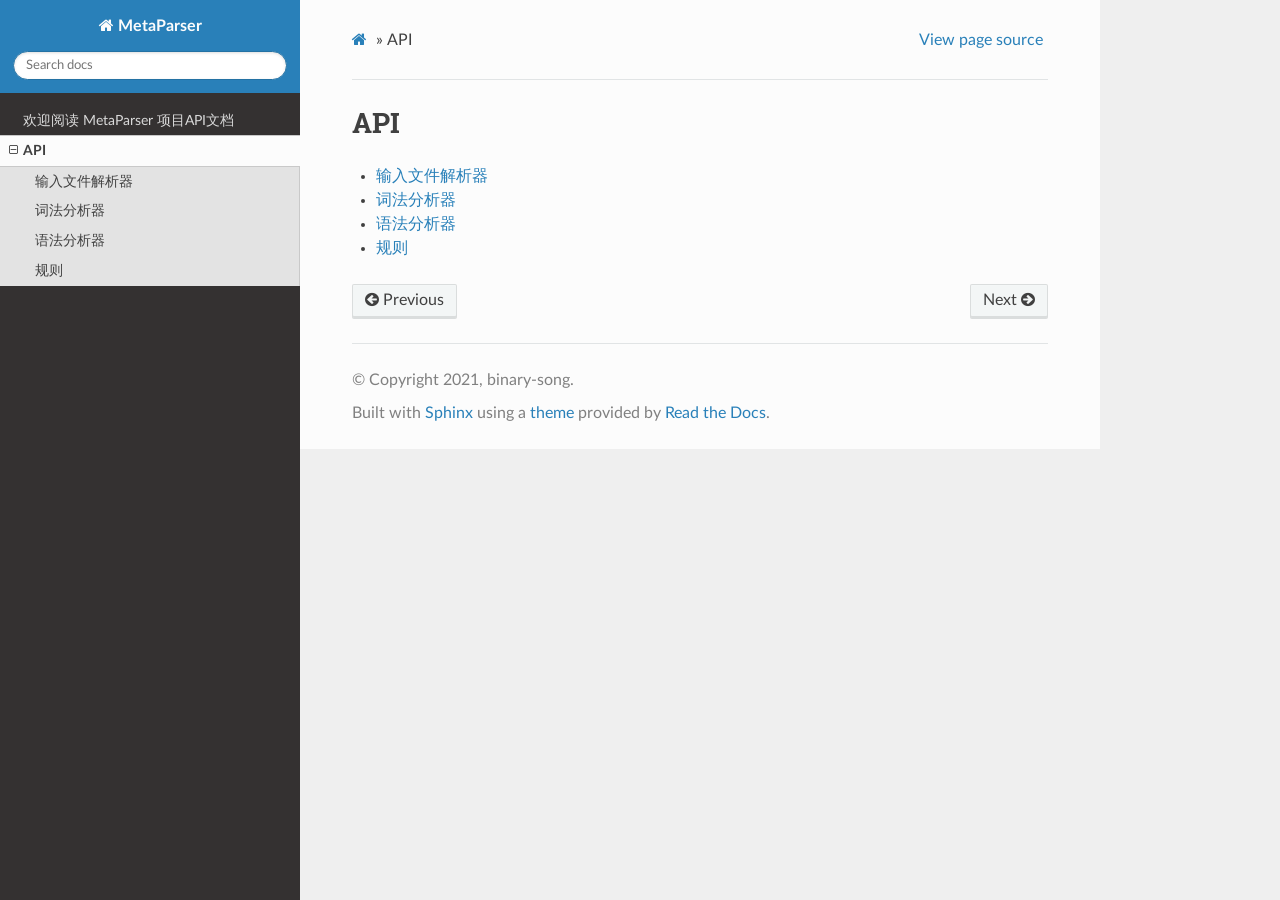
==== commit 65f8b7e1: "Deploying to gh-pages from  @ 765a01904c869db3c874488a2f07c4fba0cf713f 🚀" ====
--- a/api/index.html
+++ b/api/index.html
@@ -40,7 +40,7 @@
     
     <link rel="index" title="Index" href="../genindex.html" />
     <link rel="search" title="Search" href="../search.html" />
-    <link rel="next" title="规则输入解析器" href="input.html" />
+    <link rel="next" title="输入文件解析器" href="inrslv.html" />
     <link rel="prev" title="欢迎阅读 MetaParser 项目API文档" href="../index.html" /> 
 </head>
 
@@ -89,7 +89,7 @@
               <ul class="current">
 <li class="toctree-l1"><a class="reference internal" href="../index.html">欢迎阅读 MetaParser 项目API文档</a></li>
 <li class="toctree-l1 current"><a class="current reference internal" href="#">API</a><ul>
-<li class="toctree-l2"><a class="reference internal" href="input.html">规则输入解析器</a></li>
+<li class="toctree-l2"><a class="reference internal" href="inrslv.html">输入文件解析器</a></li>
 <li class="toctree-l2"><a class="reference internal" href="lexer.html">词法分析器</a></li>
 <li class="toctree-l2"><a class="reference internal" href="parser.html">语法分析器</a></li>
 <li class="toctree-l2"><a class="reference internal" href="rules.html">规则</a></li>
@@ -166,7 +166,7 @@
 <span id="api-api"></span><h1>API<a class="headerlink" href="#api" title="Permalink to this headline">¶</a></h1>
 <div class="toctree-wrapper compound">
 <ul>
-<li class="toctree-l1"><a class="reference internal" href="input.html">规则输入解析器</a></li>
+<li class="toctree-l1"><a class="reference internal" href="inrslv.html">输入文件解析器</a></li>
 <li class="toctree-l1"><a class="reference internal" href="lexer.html">词法分析器</a></li>
 <li class="toctree-l1"><a class="reference internal" href="parser.html">语法分析器</a></li>
 <li class="toctree-l1"><a class="reference internal" href="rules.html">规则</a></li>
@@ -180,7 +180,7 @@
           </div>
           <footer>
     <div class="rst-footer-buttons" role="navigation" aria-label="footer navigation">
-        <a href="input.html" class="btn btn-neutral float-right" title="规则输入解析器" accesskey="n" rel="next">Next <span class="fa fa-arrow-circle-right" aria-hidden="true"></span></a>
+        <a href="inrslv.html" class="btn btn-neutral float-right" title="输入文件解析器" accesskey="n" rel="next">Next <span class="fa fa-arrow-circle-right" aria-hidden="true"></span></a>
         <a href="../index.html" class="btn btn-neutral float-left" title="欢迎阅读 MetaParser 项目API文档" accesskey="p" rel="prev"><span class="fa fa-arrow-circle-left" aria-hidden="true"></span> Previous</a>
     </div>
 
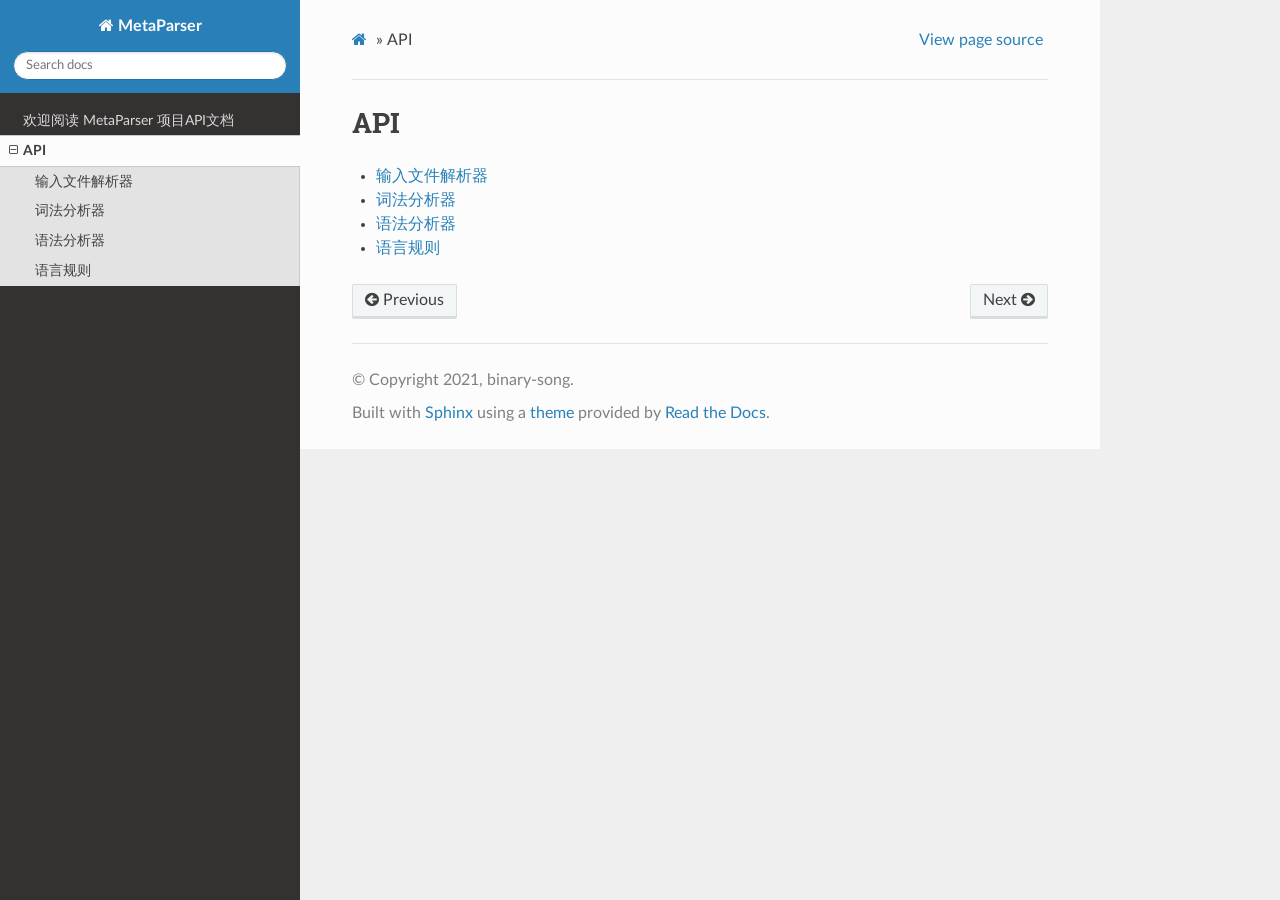
==== commit 5fd4ba78: "Deploying to gh-pages from  @ 3056cfa530a186a2fd9a58aa4c0b7ab2d1925852 🚀" ====
--- a/api/index.html
+++ b/api/index.html
@@ -92,7 +92,7 @@
 <li class="toctree-l2"><a class="reference internal" href="inrslv.html">输入文件解析器</a></li>
 <li class="toctree-l2"><a class="reference internal" href="lexer.html">词法分析器</a></li>
 <li class="toctree-l2"><a class="reference internal" href="parser.html">语法分析器</a></li>
-<li class="toctree-l2"><a class="reference internal" href="rules.html">规则</a></li>
+<li class="toctree-l2"><a class="reference internal" href="rules.html">语言规则</a></li>
 </ul>
 </li>
 </ul>
@@ -169,7 +169,7 @@
 <li class="toctree-l1"><a class="reference internal" href="inrslv.html">输入文件解析器</a></li>
 <li class="toctree-l1"><a class="reference internal" href="lexer.html">词法分析器</a></li>
 <li class="toctree-l1"><a class="reference internal" href="parser.html">语法分析器</a></li>
-<li class="toctree-l1"><a class="reference internal" href="rules.html">规则</a></li>
+<li class="toctree-l1"><a class="reference internal" href="rules.html">语言规则</a></li>
 </ul>
 </div>
 </div>
